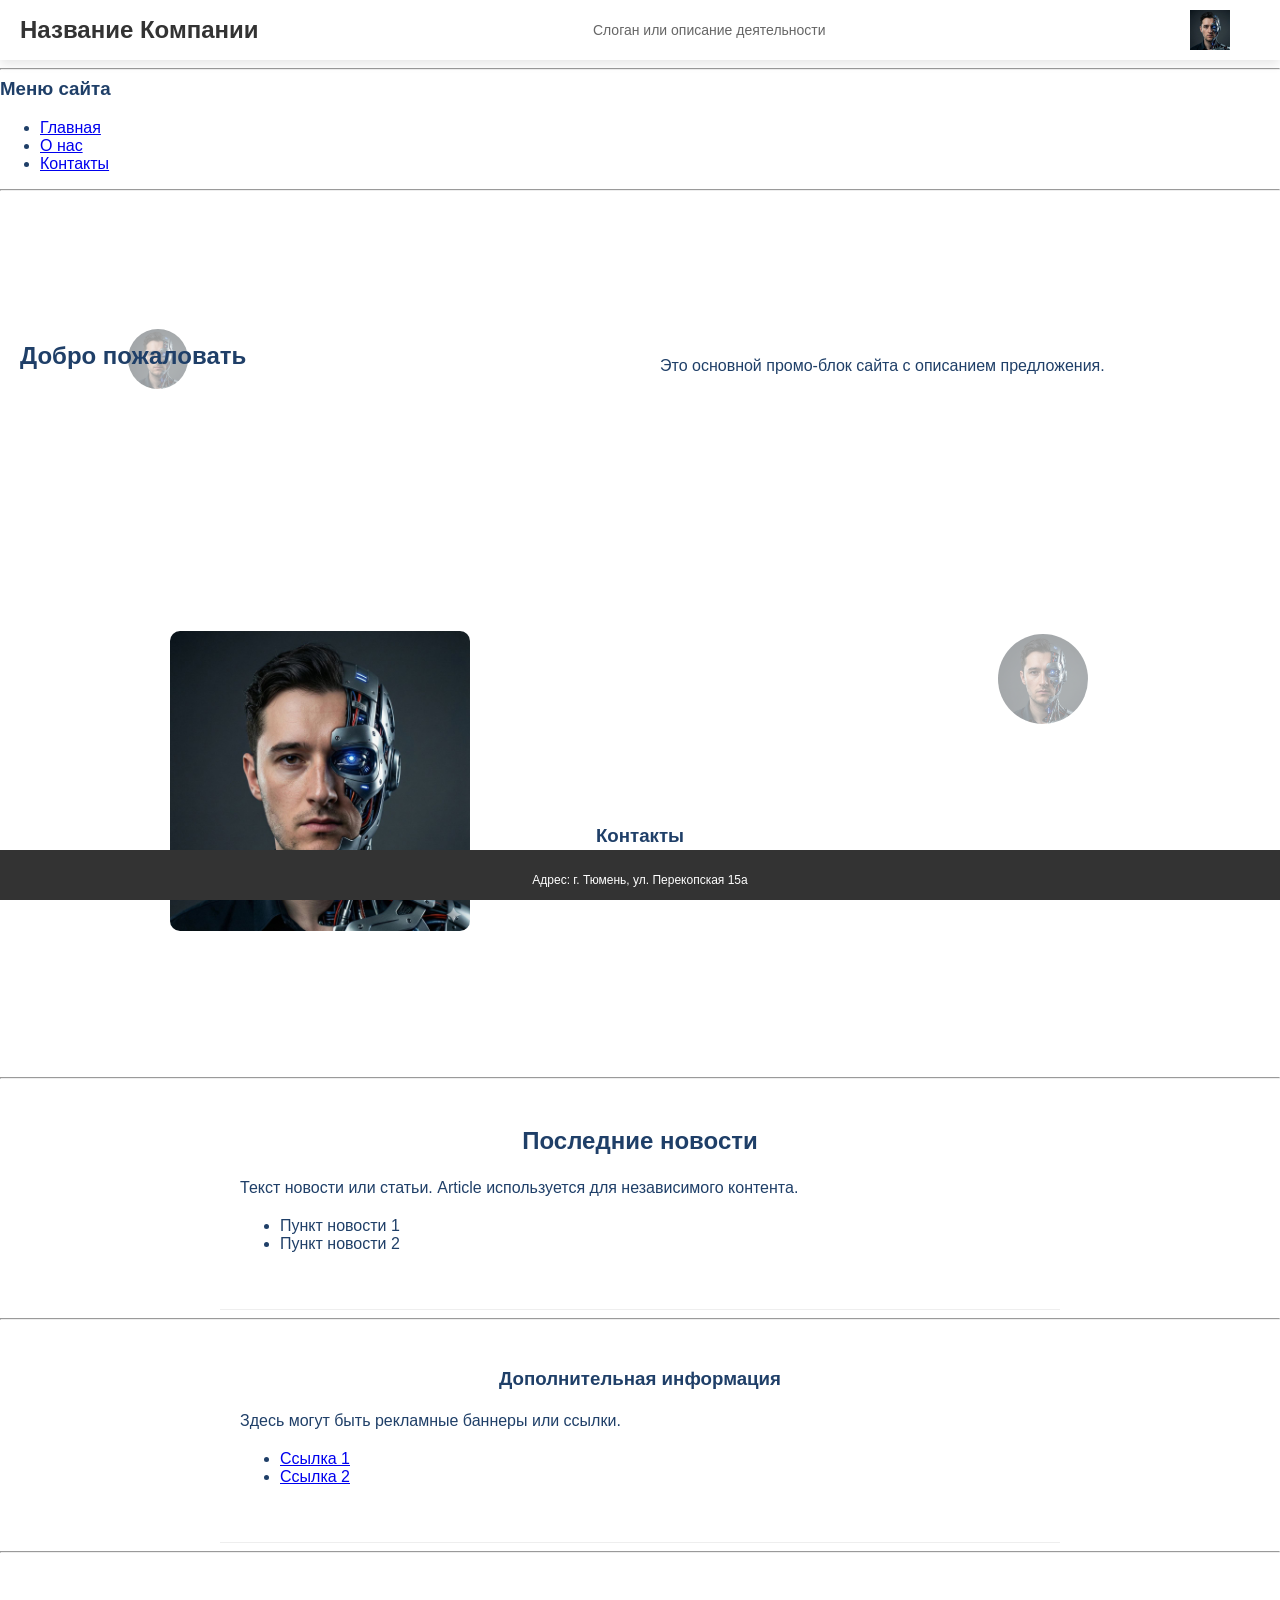
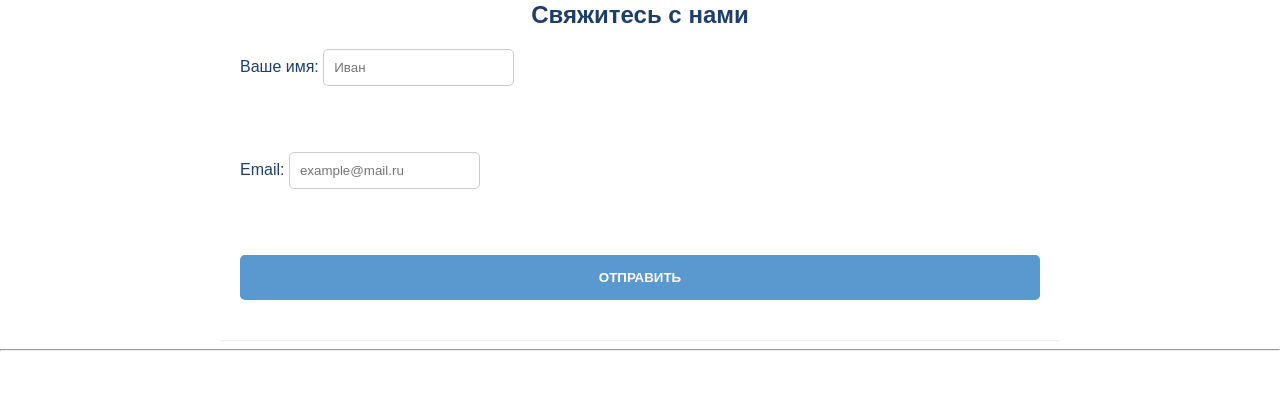
==== index.html @ e64d19bb "Lesson 6: SCSS migration and background animation" ====
<!DOCTYPE html>
<html lang="ru">
<head>
    <meta charset="UTF-8">
    <title>Семантическая разметка блоков</title>
    <link rel="stylesheet" href="src/assets/styles/style.css">
</head>
<body>

    <header class="site-header">
        <h1>Название Компании</h1>
        <p>Слоган или описание деятельности</p>
        <img src="src/assets/img/photo_2025-12-11_08-32-43.jpg" alt="Логотип" width="100">
    </header>

    <hr> <nav class="main-navigation">
        <h3>Меню сайта</h3>
        <ul>
            <li><a href="#">Главная</a></li>
            <li><a href="#">О нас</a></li>
            <li><a href="#">Контакты</a></li>
        </ul>
    </nav>

    <hr>

    <main>
        <section class="promo-section">
            <div class="animated-bg">
                <img src="src/assets/img/photo_2025-12-11_08-32-43.jpg" class="floating-item item-1" alt="">
                <img src="src/assets/img/photo_2025-12-11_08-32-43.jpg" class="floating-item item-2" alt="">
                <img src="src/assets/img/photo_2025-12-11_08-32-43.jpg" class="floating-item item-3" alt="">
             </div>
            <h2>Добро пожаловать</h2>
            <p>Это основной промо-блок сайта с описанием предложения.</p>
            <img src="src/assets/img/photo_2025-12-11_08-32-43.jpg" alt="Промо изображение" width="300">
        </section>

        <hr>

        <article class="news-article">
            <h2>Последние новости</h2>
            <p>Текст новости или статьи. Article используется для независимого контента.</p>
            <ul>
                <li>Пункт новости 1</li>
                <li>Пункт новости 2</li>
            </ul>
        </article>

        <hr>

        <aside class="sidebar-info">
            <h3>Дополнительная информация</h3>
            <p>Здесь могут быть рекламные баннеры или ссылки.</p>
            <ul>
                <li><a href="#">Ссылка 1</a></li>
                <li><a href="#">Ссылка 2</a></li>
            </ul>
        </aside>

        <hr>

        <section class="feedback-form-section">
            <h2>Свяжитесь с нами</h2>
            <form action="#">
                <label>Ваше имя: <input type="text" placeholder="Иван"></label><br><br>
                <label>Email: <input type="email" placeholder="example@mail.ru"></label><br><br>
                <button type="submit">Отправить</button>
            </form>
        </section>
    </main>

    <hr>

    <footer class="site-footer">
        <h3>Контакты</h3>
        <p>Адрес: г. Тюмень, ул. Перекопская 15а</p>
        <p>&copy; 2025 Все права защищены</p>
    </footer>

</body>
</html>
---- src/assets/styles/style.css ----
@charset "UTF-8";
@import "fonts.css";
/* ПЕРЕМЕННЫЕ SCSS (Часть Лабы 6 - используем возможности SCSS)      */
/* ОБЩИЕ СТИЛИ (Лаба 1-3) */
body {
  min-height: 100vh;
  margin: 0;
  /* Отступы для фиксированных шапки и футера (Лаба 4) */
  padding-top: 60px;
  padding-bottom: 50px;
  font-family: sans-serif;
  color: #1F3F68;
}

p {
  font-size: 16px;
  line-height: 26px;
  color: #1F3F68;
}

h1, h2, h3 {
  color: #1F3F68;
  margin-top: 0;
}

/* HEADER / ШАПКА (Лаба 4-закрепление, Лаба 6-SCSS вложенность)  */
.site-header {
  position: fixed; /* Лаба 4: Закрепление */
  top: 0;
  left: 0;
  width: 100%;
  height: 60px;
  background-color: #ffffff;
  z-index: 1000;
  box-shadow: 0 4px 10px rgba(0, 0, 0, 0.1);
  display: flex;
  justify-content: space-between;
  align-items: center;
  padding: 0 20px;
  box-sizing: border-box;
  /* Вложенность SCSS */
  /* Лаба 5: Адаптивность шапки */
}
.site-header h1 {
  font-size: 24px;
  color: #333;
  margin: 0;
}
.site-header p {
  font-size: 14px;
  color: #666;
  margin: 0;
}
.site-header img {
  height: 40px;
  -o-object-fit: contain;
     object-fit: contain;
}
@media (max-width: 480px) {
  .site-header {
    flex-direction: column;
    height: auto;
    padding: 10px;
    /* Скрываем описание на телефоне */
  }
  .site-header h1 {
    font-size: 18px;
  }
  .site-header p {
    display: none;
  }
}

/* FOOTER / ПОДВАЛ (Лаба 4 - закрепление)  */
.site-footer {
  position: fixed; /* Лаба 4: Закрепление */
  bottom: 0;
  left: 0;
  width: 100%;
  height: 50px;
  background-color: #333;
  color: #ffffff;
  display: flex;
  justify-content: center;
  align-items: center;
  flex-direction: column;
  z-index: 1000;
}
.site-footer p {
  color: #ffffff;
  font-size: 12px;
  margin: 2px 0;
}

/* ПЕРВЫЙ ЭКРАН (Лаба 4-Grid, Лаба 5-Адаптив, Лаба 6-Анимация) */
.promo-section {
  position: relative;
  overflow: hidden; /* Чтобы анимация не вылезала */
  padding: 40px 20px;
  min-height: calc(100vh - 110px);
  /* Лаба 4: Grid сетка (2 колонки) */
  display: grid;
  grid-template-columns: 1fr 1fr;
  gap: 40px;
  align-items: center;
  /* ЛАБА 6. АНИМАЦИЯ ФОНА (Начало) */
  /*ЛАБА 6. АНИМАЦИЯ ФОНА (Конец) */
  /* Контент внутри секции */
  /* Картинка справа */
  /* ЛАБА 5. АДАПТИВНОСТЬ ПЕРВОГО ЭКРАНА  */
}
.promo-section .animated-bg {
  position: absolute;
  top: 0;
  left: 0;
  width: 100%;
  height: 100%;
  z-index: -1; /* На задний план */
  pointer-events: none;
}
.promo-section .animated-bg .floating-item {
  position: absolute;
  opacity: 0.4;
  border-radius: 50%;
  -o-object-fit: cover;
     object-fit: cover;
}
.promo-section .animated-bg .floating-item.item-1 {
  width: 60px;
  height: 60px;
  top: 15%;
  left: 10%;
  animation: floatUp 5s infinite ease-in-out;
}
.promo-section .animated-bg .floating-item.item-2 {
  width: 90px;
  height: 90px;
  top: 50%;
  right: 15%;
  animation: floatDown 7s infinite ease-in-out;
}
.promo-section .animated-bg .floating-item.item-3 {
  width: 40px;
  height: 40px;
  bottom: 20%;
  left: 30%;
  animation: floatUp 4s infinite ease-in-out;
}
.promo-section h2, .promo-section p, .promo-section img:not(.floating-item) {
  position: relative;
  z-index: 2;
}
.promo-section img:not(.floating-item) {
  max-width: 100%;
  border-radius: 10px;
  justify-self: center;
}
@media (max-width: 768px) {
  .promo-section {
    grid-template-columns: 1fr; /* Одна колонка на планшетах */
    text-align: center;
    gap: 20px;
    /* Меняем порядок: картинка сверху */
  }
  .promo-section img:not(.floating-item) {
    order: -1;
    width: 200px;
  }
}

/* ОСТАЛЬНЫЕ БЛОКИ (Лаба 3  Семантика) */
.news-article, .sidebar-info, .feedback-form-section {
  padding: 40px 20px;
  max-width: 800px;
  margin: 0 auto;
  border-bottom: 1px solid #eee;
}
.news-article h2, .news-article h3, .sidebar-info h2, .sidebar-info h3, .feedback-form-section h2, .feedback-form-section h3 {
  text-align: center;
}

/* Форма */
.feedback-form-section form {
  display: flex;
  flex-direction: column;
  gap: 15px;
}
.feedback-form-section form input {
  padding: 10px;
  border: 1px solid #ccc;
  border-radius: 5px;
}
.feedback-form-section form button {
  background-color: #5A98D0;
  color: #ffffff;
  padding: 15px;
  border: none;
  border-radius: 5px;
  cursor: pointer;
  text-transform: uppercase;
  font-weight: bold;
}
.feedback-form-section form button:hover {
  opacity: 0.9;
}

/* KEYFRAMES / АНИМАЦИЯ Лаба 6  */
@keyframes floatUp {
  0% {
    transform: translateY(0px) rotate(0deg);
  }
  50% {
    transform: translateY(-30px) rotate(10deg);
  }
  100% {
    transform: translateY(0px) rotate(0deg);
  }
}
@keyframes floatDown {
  0% {
    transform: translateY(0px) rotate(0deg);
  }
  50% {
    transform: translateY(30px) rotate(-10deg);
  }
  100% {
    transform: translateY(0px) rotate(0deg);
  }
}/*# sourceMappingURL=style.css.map */
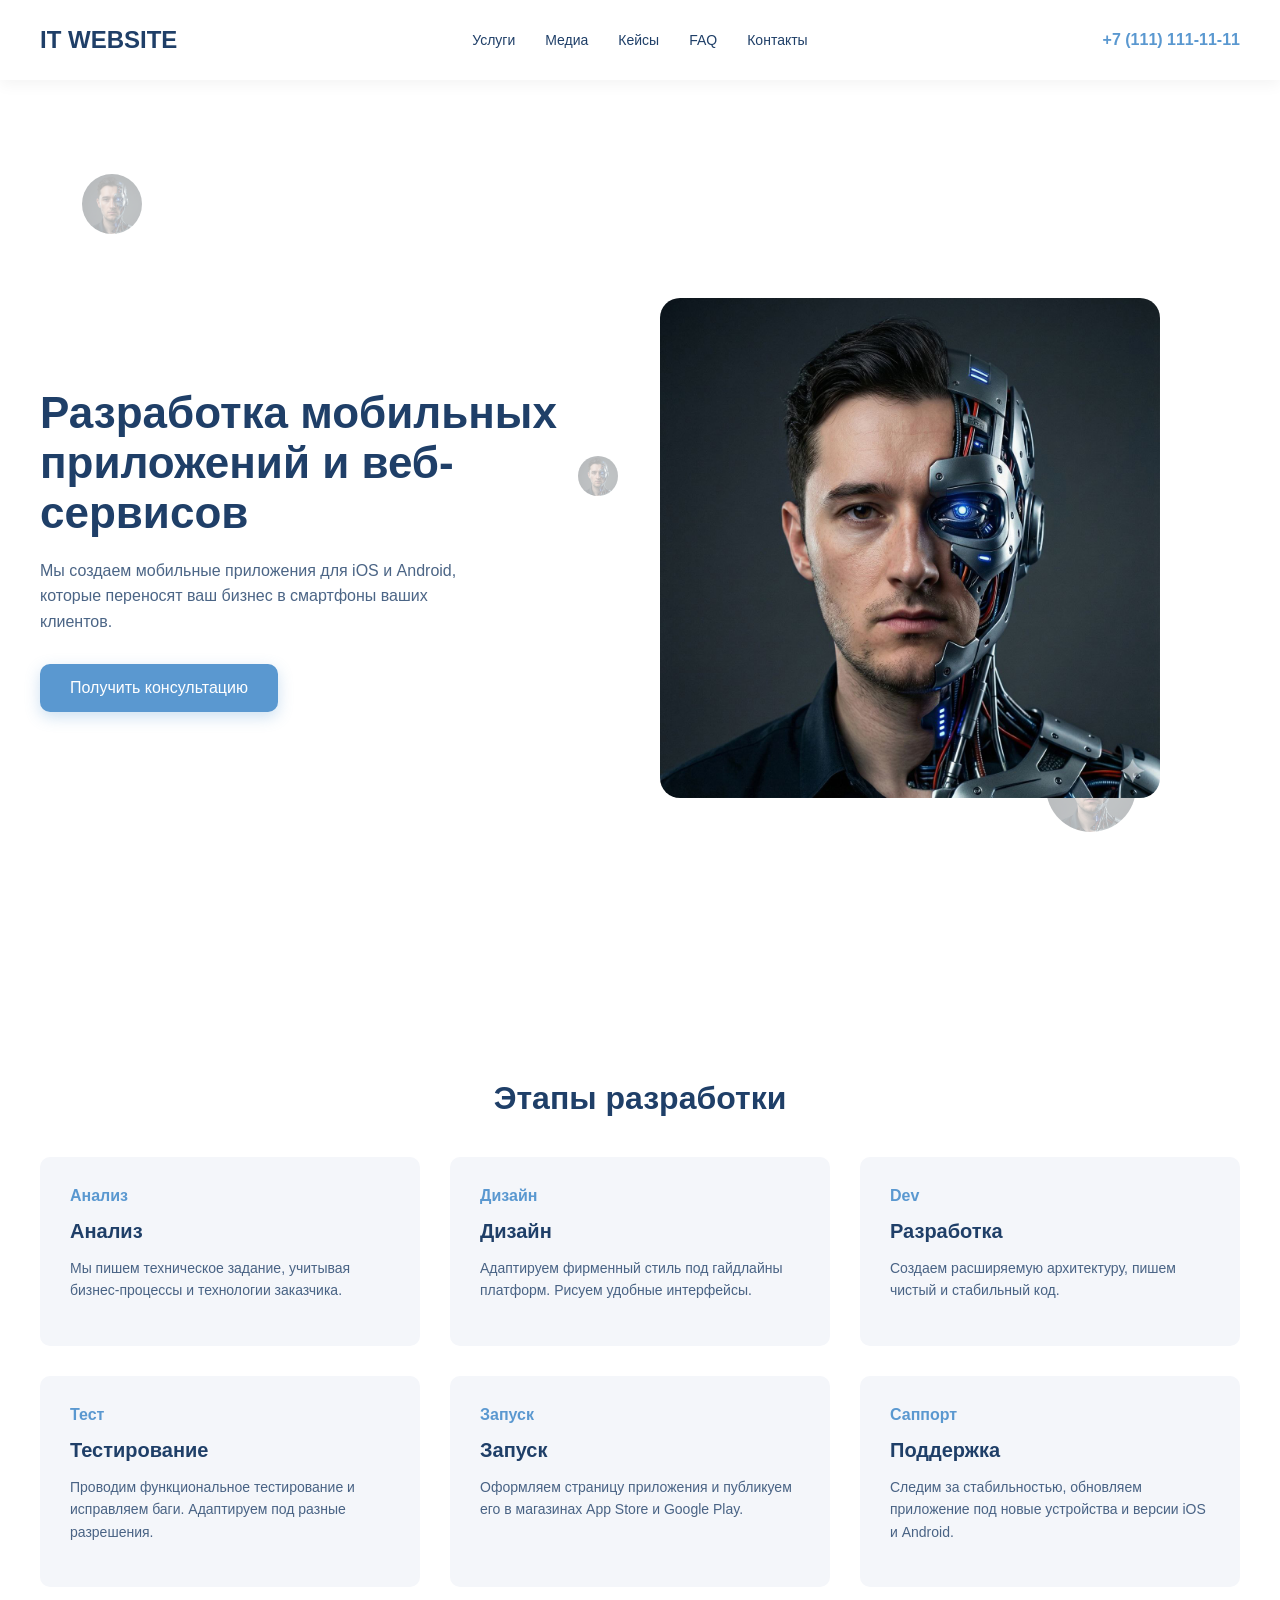
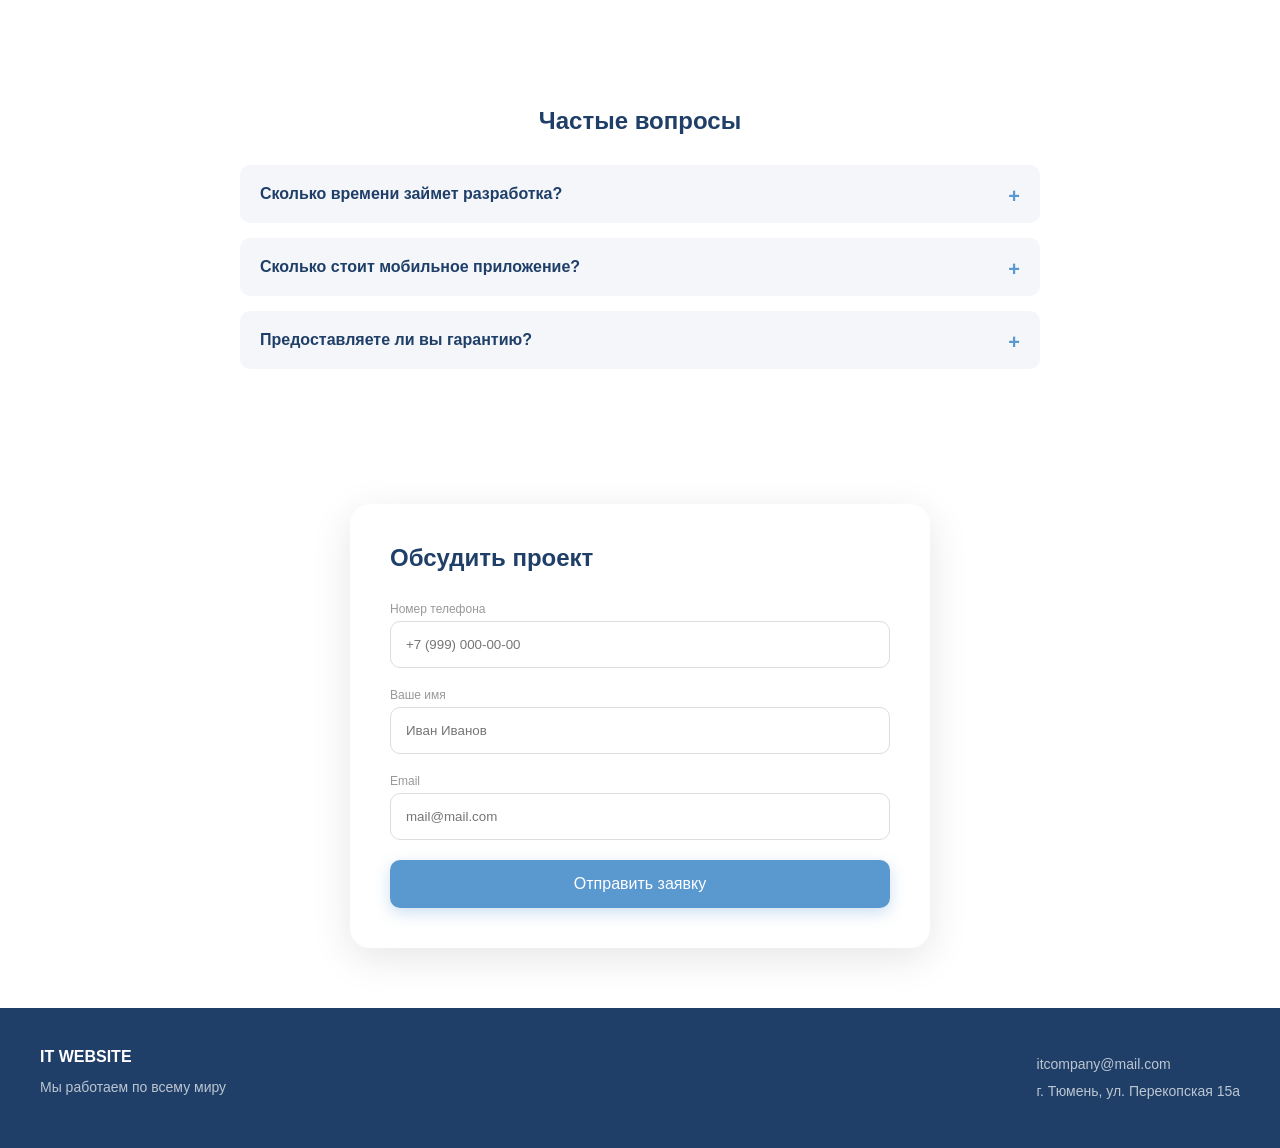
==== commit 05fd9d2a: "Lesson 7: Finished" ====
--- a/index.html
+++ b/index.html
@@ -2,80 +2,138 @@
 <html lang="ru">
 <head>
     <meta charset="UTF-8">
-    <title>Семантическая разметка блоков</title>
+    <meta name="viewport" content="width=device-width, initial-scale=1.0">
+    <title>IT Website - Лабораторная 7</title>
     <link rel="stylesheet" href="src/assets/styles/style.css">
 </head>
 <body>
 
     <header class="site-header">
-        <h1>Название Компании</h1>
-        <p>Слоган или описание деятельности</p>
-        <img src="src/assets/img/photo_2025-12-11_08-32-43.jpg" alt="Логотип" width="100">
+        <div class="header-container">
+            <div class="logo">IT WEBSITE</div>
+            
+            <nav class="main-nav">
+                <ul>
+                    <li><a href="#">Услуги</a></li>
+                    <li><a href="#">Медиа</a></li>
+                    <li><a href="#">Кейсы</a></li>
+                    <li><a href="#">FAQ</a></li>
+                    <li><a href="#">Контакты</a></li>
+                </ul>
+            </nav>
+
+            <div class="header-contacts">
+                <a href="tel:+71111111111" class="phone">+7 (111) 111-11-11</a>
+            </div>
+        </div>
     </header>
 
-    <hr> <nav class="main-navigation">
-        <h3>Меню сайта</h3>
-        <ul>
-            <li><a href="#">Главная</a></li>
-            <li><a href="#">О нас</a></li>
-            <li><a href="#">Контакты</a></li>
-        </ul>
-    </nav>
-
-    <hr>
-
     <main>
-        <section class="promo-section">
+        <section class="hero-section">
             <div class="animated-bg">
                 <img src="src/assets/img/photo_2025-12-11_08-32-43.jpg" class="floating-item item-1" alt="">
                 <img src="src/assets/img/photo_2025-12-11_08-32-43.jpg" class="floating-item item-2" alt="">
                 <img src="src/assets/img/photo_2025-12-11_08-32-43.jpg" class="floating-item item-3" alt="">
-             </div>
-            <h2>Добро пожаловать</h2>
-            <p>Это основной промо-блок сайта с описанием предложения.</p>
-            <img src="src/assets/img/photo_2025-12-11_08-32-43.jpg" alt="Промо изображение" width="300">
+            </div>
+
+            <div class="hero-content">
+                <h1>Разработка мобильных приложений и веб-сервисов</h1>
+                <p>Мы создаем мобильные приложения для iOS и Android, которые переносят ваш бизнес в смартфоны ваших клиентов.</p>
+                <button class="btn-primary">Получить консультацию</button>
+            </div>
+
+            <div class="hero-image">
+                 <img src="src/assets/img/photo_2025-12-11_08-32-43.jpg" alt="Мобильная разработка">
+            </div>
         </section>
 
-        <hr>
+        <section class="stages-section">
+            <h2>Этапы разработки</h2>
+            <div class="stages-grid">
+                <article class="stage-card">
+                    <div class="icon">Анализ</div> 
+                    <h3>Анализ</h3>
+                    <p>Мы пишем техническое задание, учитывая бизнес-процессы и технологии заказчика.</p>
+                </article>
+                <article class="stage-card">
+                    <div class="icon">Дизайн</div>
+                    <h3>Дизайн</h3>
+                    <p>Адаптируем фирменный стиль под гайдлайны платформ. Рисуем удобные интерфейсы.</p>
+                </article>
+                <article class="stage-card">
+                    <div class="icon">Dev</div>
+                    <h3>Разработка</h3>
+                    <p>Создаем расширяемую архитектуру, пишем чистый и стабильный код.</p>
+                </article>
+                <article class="stage-card">
+                    <div class="icon">Тест</div>
+                    <h3>Тестирование</h3>
+                    <p>Проводим функциональное тестирование и исправляем баги. Адаптируем под разные разрешения.</p>
+                </article>
+                <article class="stage-card">
+                    <div class="icon">Запуск</div>
+                    <h3>Запуск</h3>
+                    <p>Оформляем страницу приложения и публикуем его в магазинах App Store и Google Play.</p>
+                </article>
+                <article class="stage-card">
+                    <div class="icon">Саппорт</div>
+                    <h3>Поддержка</h3>
+                    <p>Следим за стабильностью, обновляем приложение под новые устройства и версии iOS и Android.</p>
+                </article>
+            </div>
+        </section>
 
-        <article class="news-article">
-            <h2>Последние новости</h2>
-            <p>Текст новости или статьи. Article используется для независимого контента.</p>
-            <ul>
-                <li>Пункт новости 1</li>
-                <li>Пункт новости 2</li>
-            </ul>
-        </article>
+        <section class="faq-section">
+            <h2>Частые вопросы</h2>
+            <div class="faq-list">
+                <details>
+                    <summary>Сколько времени займет разработка?</summary>
+                    <p>Сроки зависят от требований. Средние проекты занимают до 3 месяцев.</p>
+                </details>
+                <details>
+                    <summary>Сколько стоит мобильное приложение?</summary>
+                    <p>Стоимость зависит от сложности функционала. Напишите нам для оценки.</p>
+                </details>
+                <details>
+                    <summary>Предоставляете ли вы гарантию?</summary>
+                    <p>Да, мы обеспечиваем техническую поддержку и гарантируем качество кода.</p>
+                </details>
+            </div>
+        </section>
 
-        <hr>
-
-        <aside class="sidebar-info">
-            <h3>Дополнительная информация</h3>
-            <p>Здесь могут быть рекламные баннеры или ссылки.</p>
-            <ul>
-                <li><a href="#">Ссылка 1</a></li>
-                <li><a href="#">Ссылка 2</a></li>
-            </ul>
-        </aside>
-
-        <hr>
-
-        <section class="feedback-form-section">
-            <h2>Свяжитесь с нами</h2>
-            <form action="#">
-                <label>Ваше имя: <input type="text" placeholder="Иван"></label><br><br>
-                <label>Email: <input type="email" placeholder="example@mail.ru"></label><br><br>
-                <button type="submit">Отправить</button>
-            </form>
+        <section class="form-section">
+            <div class="form-container">
+                <h2>Обсудить проект</h2>
+                <form action="#">
+                    <div class="input-group">
+                        <label>Номер телефона</label>
+                        <input type="tel" placeholder="+7 (999) 000-00-00">
+                    </div>
+                    <div class="input-group">
+                        <label>Ваше имя</label>
+                        <input type="text" placeholder="Иван Иванов">
+                    </div>
+                    <div class="input-group">
+                        <label>Email</label>
+                        <input type="email" placeholder="mail@mail.com">
+                    </div>
+                    <button type="submit" class="btn-primary">Отправить заявку</button>
+                </form>
+            </div>
         </section>
     </main>
 
-    <hr>
-
     <footer class="site-footer">
-        <h3>Контакты</h3>
-        <p>Адрес: г. Тюмень, ул. Перекопская 15а</p>
-        <p>&copy; 2025 Все права защищены</p>
+        <div class="footer-content">
+            <div class="footer-col">
+                <h4>IT WEBSITE</h4>
+                <p>Мы работаем по всему миру</p>
+            </div>
+            <div class="footer-col">
+                <p>itcompany@mail.com</p>
+                <p>г. Тюмень, ул. Перекопская 15а</p>
+            </div>
+        </div>
     </footer>
 
 </body>
--- a/src/assets/styles/style.css
+++ b/src/assets/styles/style.css
@@ -1,229 +1,370 @@
 @charset "UTF-8";
 @import "fonts.css";
-/* ПЕРЕМЕННЫЕ SCSS (Часть Лабы 6 - используем возможности SCSS)      */
-/* ОБЩИЕ СТИЛИ (Лаба 1-3) */
+/* ПЕРЕМЕННЫЕ */
+/* Темно-синий текст */
+/* Голубой (кнопки, ссылки) */
+/* Светлый фон секций */
+/* ОБЩИЕ СТИЛИ */
 body {
-  min-height: 100vh;
   margin: 0;
-  /* Отступы для фиксированных шапки и футера (Лаба 4) */
-  padding-top: 60px;
-  padding-bottom: 50px;
+  padding-top: 80px; /* Отступ под шапку */
   font-family: sans-serif;
   color: #1F3F68;
+  background-color: #ffffff;
+}
+
+h1, h2, h3 {
+  margin-top: 0;
 }
 
 p {
+  line-height: 1.6;
+  opacity: 0.8;
+}
+
+a {
+  text-decoration: none;
+  color: inherit;
+}
+
+ul {
+  list-style: none;
+  padding: 0;
+  margin: 0;
+}
+
+.btn-primary {
+  background-color: #5A98D0;
+  color: #ffffff;
+  border: none;
+  padding: 15px 30px;
+  border-radius: 10px;
+  cursor: pointer;
   font-size: 16px;
-  line-height: 26px;
-  color: #1F3F68;
-}
-
-h1, h2, h3 {
-  color: #1F3F68;
-  margin-top: 0;
-}
-
-/* HEADER / ШАПКА (Лаба 4-закрепление, Лаба 6-SCSS вложенность)  */
+  box-shadow: 0 5px 15px rgba(90, 152, 208, 0.3);
+}
+.btn-primary:hover {
+  opacity: 0.9;
+}
+
+/* HEADER ШАПКА */
 .site-header {
-  position: fixed; /* Лаба 4: Закрепление */
+  position: fixed;
   top: 0;
   left: 0;
   width: 100%;
-  height: 60px;
-  background-color: #ffffff;
+  height: 80px;
+  background: #ffffff;
+  box-shadow: 0 4px 15px rgba(0, 0, 0, 0.05);
   z-index: 1000;
-  box-shadow: 0 4px 10px rgba(0, 0, 0, 0.1);
+  display: flex;
+  align-items: center;
+  /* Адаптив шапки */
+}
+.site-header .header-container {
+  width: 100%;
+  max-width: 1200px;
+  margin: 0 auto;
+  padding: 0 20px;
   display: flex;
   justify-content: space-between;
   align-items: center;
-  padding: 0 20px;
-  box-sizing: border-box;
-  /* Вложенность SCSS */
-  /* Лаба 5: Адаптивность шапки */
-}
-.site-header h1 {
+}
+.site-header .header-container .logo {
+  font-weight: bold;
   font-size: 24px;
-  color: #333;
-  margin: 0;
-}
-.site-header p {
+  color: #1F3F68;
+}
+.site-header .header-container .main-nav ul {
+  display: flex;
+  gap: 30px;
+}
+.site-header .header-container .main-nav ul li a {
   font-size: 14px;
-  color: #666;
-  margin: 0;
-}
-.site-header img {
-  height: 40px;
-  -o-object-fit: contain;
-     object-fit: contain;
-}
-@media (max-width: 480px) {
-  .site-header {
-    flex-direction: column;
-    height: auto;
-    padding: 10px;
-    /* Скрываем описание на телефоне */
-  }
-  .site-header h1 {
-    font-size: 18px;
-  }
-  .site-header p {
+}
+.site-header .header-container .main-nav ul li a:hover {
+  color: #5A98D0;
+}
+.site-header .header-container .header-contacts .phone {
+  color: #5A98D0;
+  font-weight: bold;
+}
+@media (max-width: 768px) {
+  .site-header { /* Скрываем меню на планшете */ }
+  .site-header .main-nav {
     display: none;
   }
 }
 
-/* FOOTER / ПОДВАЛ (Лаба 4 - закрепление)  */
-.site-footer {
-  position: fixed; /* Лаба 4: Закрепление */
-  bottom: 0;
-  left: 0;
-  width: 100%;
-  height: 50px;
-  background-color: #333;
-  color: #ffffff;
-  display: flex;
-  justify-content: center;
+/*  HERO SECTION ПЕРВЫЙ ЭКРАН */
+.hero-section {
+  position: relative;
+  overflow: hidden;
+  max-width: 1200px;
+  margin: 0 auto;
+  padding: 60px 20px;
+  min-height: calc(100vh - 80px);
+  display: grid;
+  grid-template-columns: 1fr 1fr; /* 2 колонки Текст | Картинка */
   align-items: center;
-  flex-direction: column;
-  z-index: 1000;
-}
-.site-footer p {
-  color: #ffffff;
-  font-size: 12px;
-  margin: 2px 0;
-}
-
-/* ПЕРВЫЙ ЭКРАН (Лаба 4-Grid, Лаба 5-Адаптив, Лаба 6-Анимация) */
-.promo-section {
-  position: relative;
-  overflow: hidden; /* Чтобы анимация не вылезала */
-  padding: 40px 20px;
-  min-height: calc(100vh - 110px);
-  /* Лаба 4: Grid сетка (2 колонки) */
-  display: grid;
-  grid-template-columns: 1fr 1fr;
   gap: 40px;
-  align-items: center;
-  /* ЛАБА 6. АНИМАЦИЯ ФОНА (Начало) */
-  /*ЛАБА 6. АНИМАЦИЯ ФОНА (Конец) */
-  /* Контент внутри секции */
-  /* Картинка справа */
-  /* ЛАБА 5. АДАПТИВНОСТЬ ПЕРВОГО ЭКРАНА  */
-}
-.promo-section .animated-bg {
+  /* Анимация фона (из лабы 6) */
+  /* АДАПТИВ HERO */
+}
+.hero-section .animated-bg {
   position: absolute;
   top: 0;
   left: 0;
   width: 100%;
   height: 100%;
-  z-index: -1; /* На задний план */
+  z-index: -1;
   pointer-events: none;
 }
-.promo-section .animated-bg .floating-item {
+.hero-section .animated-bg .floating-item {
   position: absolute;
-  opacity: 0.4;
+  opacity: 0.3;
   border-radius: 50%;
   -o-object-fit: cover;
      object-fit: cover;
 }
-.promo-section .animated-bg .floating-item.item-1 {
+.hero-section .animated-bg .item-1 {
   width: 60px;
   height: 60px;
-  top: 15%;
-  left: 10%;
-  animation: floatUp 5s infinite ease-in-out;
-}
-.promo-section .animated-bg .floating-item.item-2 {
+  top: 10%;
+  left: 5%;
+  animation: floatUp 5s infinite;
+}
+.hero-section .animated-bg .item-2 {
   width: 90px;
   height: 90px;
-  top: 50%;
-  right: 15%;
-  animation: floatDown 7s infinite ease-in-out;
-}
-.promo-section .animated-bg .floating-item.item-3 {
+  bottom: 20%;
+  right: 10%;
+  animation: floatDown 7s infinite;
+}
+.hero-section .animated-bg .item-3 {
   width: 40px;
   height: 40px;
-  bottom: 20%;
-  left: 30%;
-  animation: floatUp 4s infinite ease-in-out;
-}
-.promo-section h2, .promo-section p, .promo-section img:not(.floating-item) {
+  top: 40%;
+  left: 45%;
+  animation: floatUp 4s infinite;
+}
+.hero-section .hero-content h1 {
+  font-size: 44px;
+  margin-bottom: 20px;
+}
+.hero-section .hero-content p {
+  margin-bottom: 30px;
+  max-width: 450px;
+}
+.hero-section .hero-image img {
+  width: 100%;
+  max-width: 500px;
+  border-radius: 20px;
+}
+@media (max-width: 768px) {
+  .hero-section {
+    grid-template-columns: 1fr; /* Одна колонка */
+    text-align: center;
+  }
+  .hero-section .hero-content {
+    order: 1; /* Текст СВЕРХУ */
+  }
+  .hero-section .hero-content h1 {
+    font-size: 32px;
+  }
+  .hero-section .hero-content p {
+    margin: 0 auto 30px auto;
+  }
+  .hero-section .hero-image {
+    order: 2; /* Картинка СНИЗУ */
+    margin-top: 20px;
+  }
+}
+
+/*STAGES SECTION ЭТАПЫ  GRID */
+.stages-section {
+  padding: 60px 20px;
+  max-width: 1200px;
+  margin: 0 auto;
+  text-align: center;
+  /* АДАПТИВ GRID */
+}
+.stages-section h2 {
+  margin-bottom: 40px;
+  font-size: 32px;
+}
+.stages-section .stages-grid {
+  display: grid;
+  /* ПК 3 колонки */
+  grid-template-columns: repeat(3, 1fr);
+  gap: 30px;
+}
+.stages-section .stages-grid .stage-card {
+  background: #F4F6FA;
+  padding: 30px;
+  border-radius: 10px;
+  text-align: left;
+  transition: transform 0.3s;
+}
+.stages-section .stages-grid .stage-card:hover {
+  transform: translateY(-5px);
+}
+.stages-section .stages-grid .stage-card .icon {
+  font-weight: bold;
+  color: #5A98D0;
+  margin-bottom: 15px;
+}
+.stages-section .stages-grid .stage-card h3 {
+  font-size: 20px;
+  margin-bottom: 10px;
+}
+.stages-section .stages-grid .stage-card p {
+  font-size: 14px;
+}
+@media (max-width: 768px) {
+  .stages-section {
+    /* Планшет 2 колонки */
+  }
+  .stages-section .stages-grid {
+    grid-template-columns: repeat(2, 1fr);
+  }
+}
+@media (max-width: 425px) {
+  .stages-section {
+    /* Телефон 1 колонка */
+  }
+  .stages-section .stages-grid {
+    grid-template-columns: 1fr;
+  }
+}
+
+/* --- FAQ SECTION --- */
+.faq-section {
+  padding: 60px 20px;
+  max-width: 800px;
+  margin: 0 auto;
+}
+.faq-section h2 {
+  text-align: center;
+  margin-bottom: 30px;
+}
+.faq-section details {
+  background: #F4F6FA;
+  margin-bottom: 15px;
+  padding: 20px;
+  border-radius: 10px;
+}
+.faq-section details summary {
+  font-weight: bold;
+  cursor: pointer;
   position: relative;
-  z-index: 2;
-}
-.promo-section img:not(.floating-item) {
-  max-width: 100%;
+  list-style: none;
+}
+.faq-section details summary::after {
+  content: "+";
+  position: absolute;
+  right: 0;
+  color: #5A98D0;
+  font-size: 20px;
+  font-weight: bold;
+}
+.faq-section details[open] summary::after {
+  content: "-";
+}
+.faq-section details p {
+  margin-top: 10px;
+  font-size: 14px;
+}
+
+/*  FORM SECTION */
+.form-section {
+  background: url("../img/bg-form.jpg") no-repeat center/cover; /* Если есть фон */
+  padding: 60px 20px;
+}
+.form-section .form-container {
+  max-width: 500px;
+  margin: 0 auto;
+  background: #ffffff;
+  padding: 40px;
+  border-radius: 20px;
+  box-shadow: 0 10px 40px rgba(0, 0, 0, 0.1);
+}
+.form-section .form-container h2 {
+  margin-bottom: 30px;
+}
+.form-section .form-container .input-group {
+  margin-bottom: 20px;
+}
+.form-section .form-container .input-group label {
+  display: block;
+  margin-bottom: 5px;
+  font-size: 12px;
+  color: #999;
+}
+.form-section .form-container .input-group input {
+  width: 100%;
+  padding: 15px;
+  border: 1px solid #ddd;
   border-radius: 10px;
-  justify-self: center;
-}
-@media (max-width: 768px) {
-  .promo-section {
-    grid-template-columns: 1fr; /* Одна колонка на планшетах */
+  box-sizing: border-box;
+}
+.form-section .form-container .input-group input:focus {
+  border-color: #5A98D0;
+  outline: none;
+}
+.form-section .form-container button {
+  width: 100%;
+}
+
+/* FOOTER  */
+.site-footer {
+  background: #1F3F68;
+  color: #ffffff;
+  padding: 40px 20px;
+}
+.site-footer .footer-content {
+  max-width: 1200px;
+  margin: 0 auto;
+  display: flex;
+  justify-content: space-between;
+}
+.site-footer .footer-content h4 {
+  margin: 0 0 10px 0;
+  color: #ffffff;
+}
+.site-footer .footer-content p {
+  font-size: 14px;
+  opacity: 0.7;
+  margin: 5px 0;
+}
+@media (max-width: 425px) {
+  .site-footer .footer-content {
+    flex-direction: column;
+    gap: 20px;
     text-align: center;
-    gap: 20px;
-    /* Меняем порядок: картинка сверху */
-  }
-  .promo-section img:not(.floating-item) {
-    order: -1;
-    width: 200px;
-  }
-}
-
-/* ОСТАЛЬНЫЕ БЛОКИ (Лаба 3  Семантика) */
-.news-article, .sidebar-info, .feedback-form-section {
-  padding: 40px 20px;
-  max-width: 800px;
-  margin: 0 auto;
-  border-bottom: 1px solid #eee;
-}
-.news-article h2, .news-article h3, .sidebar-info h2, .sidebar-info h3, .feedback-form-section h2, .feedback-form-section h3 {
-  text-align: center;
-}
-
-/* Форма */
-.feedback-form-section form {
-  display: flex;
-  flex-direction: column;
-  gap: 15px;
-}
-.feedback-form-section form input {
-  padding: 10px;
-  border: 1px solid #ccc;
-  border-radius: 5px;
-}
-.feedback-form-section form button {
-  background-color: #5A98D0;
-  color: #ffffff;
-  padding: 15px;
-  border: none;
-  border-radius: 5px;
-  cursor: pointer;
-  text-transform: uppercase;
-  font-weight: bold;
-}
-.feedback-form-section form button:hover {
-  opacity: 0.9;
-}
-
-/* KEYFRAMES / АНИМАЦИЯ Лаба 6  */
+  }
+}
+
+/* Анимации */
 @keyframes floatUp {
   0% {
-    transform: translateY(0px) rotate(0deg);
+    transform: translateY(0);
   }
   50% {
-    transform: translateY(-30px) rotate(10deg);
+    transform: translateY(-20px);
   }
   100% {
-    transform: translateY(0px) rotate(0deg);
+    transform: translateY(0);
   }
 }
 @keyframes floatDown {
   0% {
-    transform: translateY(0px) rotate(0deg);
+    transform: translateY(0);
   }
   50% {
-    transform: translateY(30px) rotate(-10deg);
+    transform: translateY(20px);
   }
   100% {
-    transform: translateY(0px) rotate(0deg);
+    transform: translateY(0);
   }
 }/*# sourceMappingURL=style.css.map */
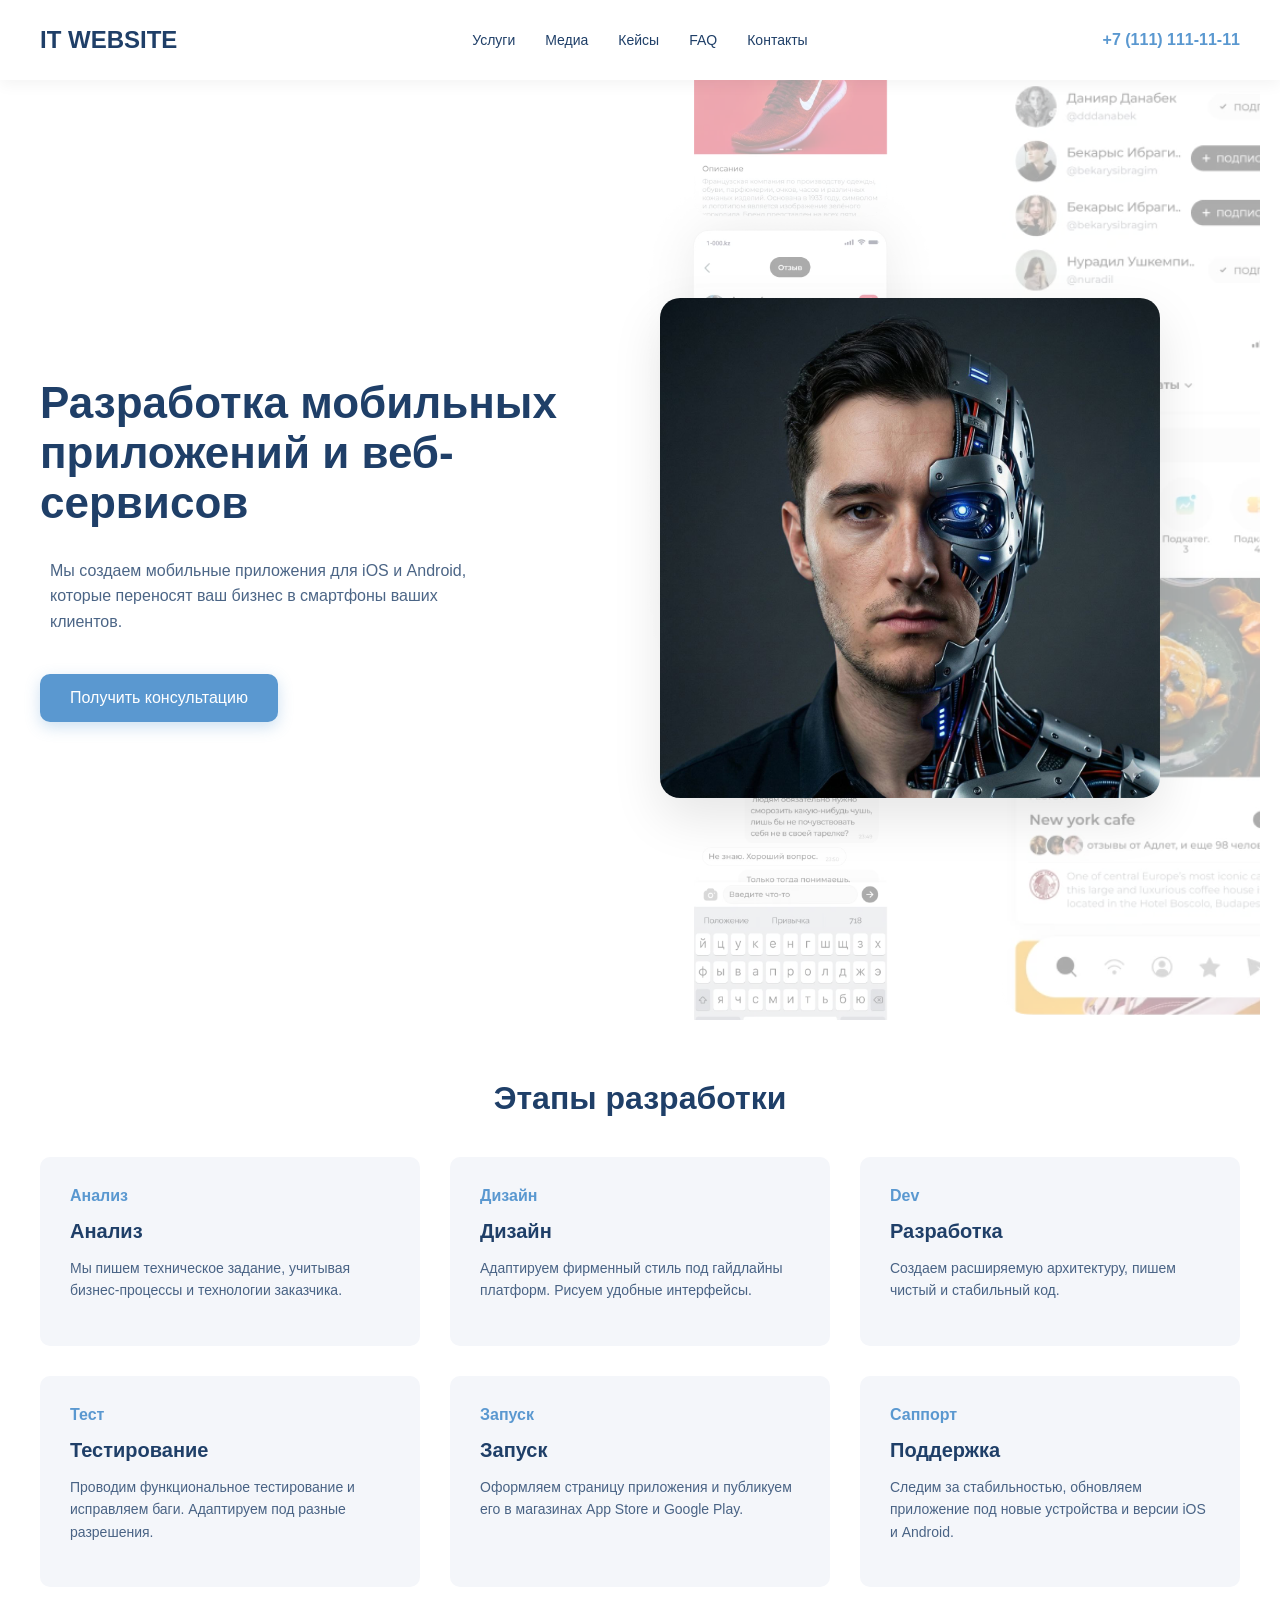
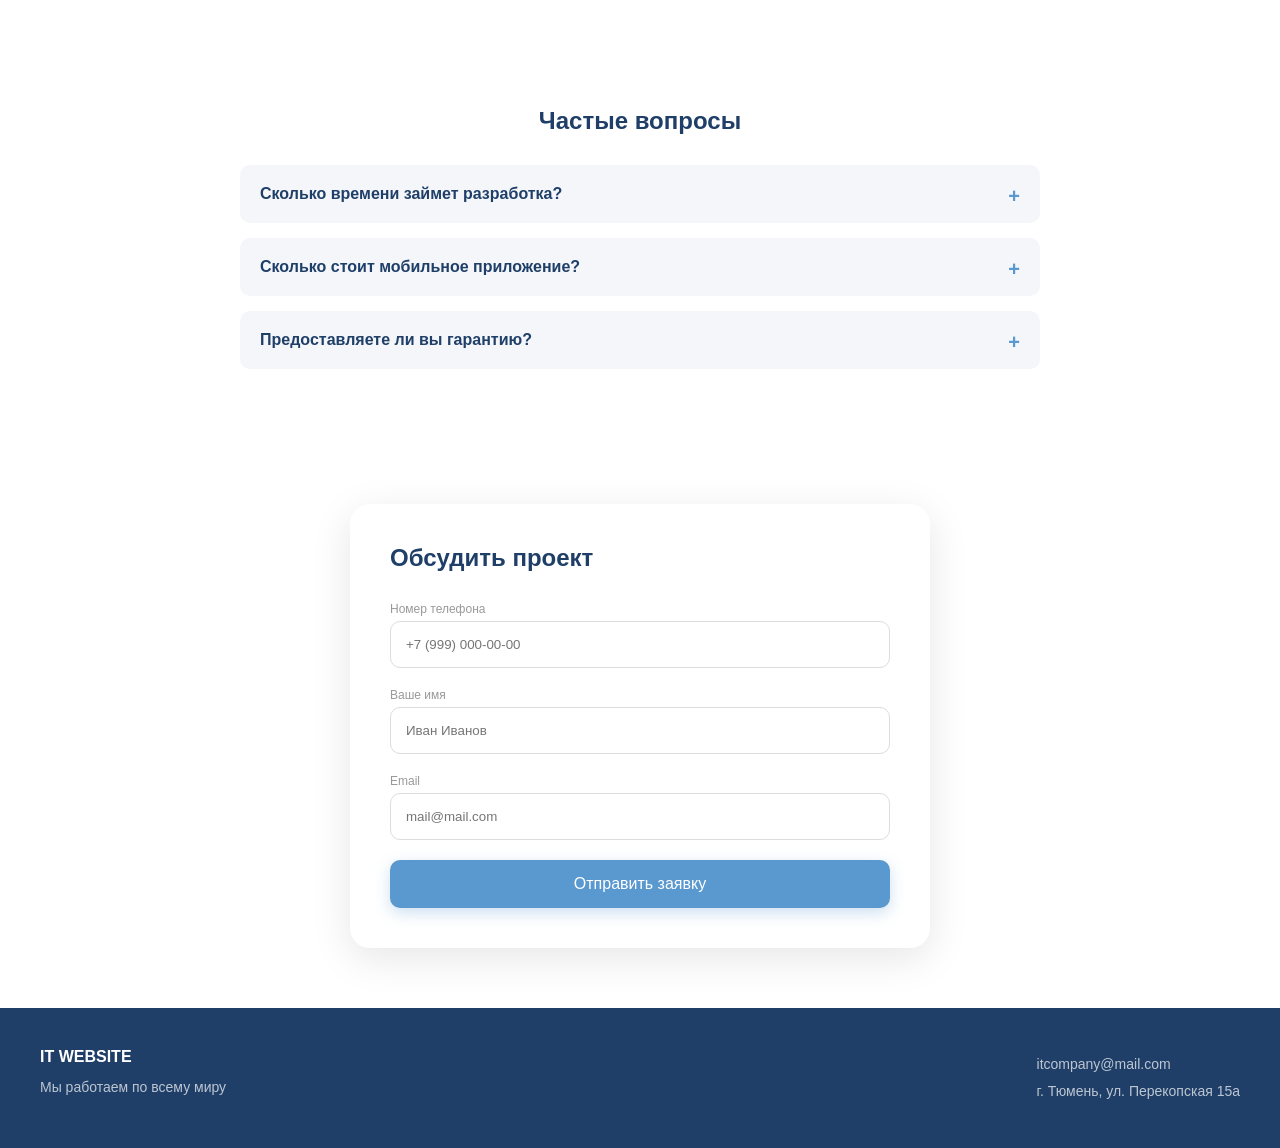
==== commit fbba1caa: "Finish Lab 7:  fixed" ====
--- a/index.html
+++ b/index.html
@@ -29,11 +29,11 @@
     </header>
 
     <main>
-        <section class="hero-section">
+      <section class="hero-section">
+            
             <div class="animated-bg">
-                <img src="src/assets/img/photo_2025-12-11_08-32-43.jpg" class="floating-item item-1" alt="">
-                <img src="src/assets/img/photo_2025-12-11_08-32-43.jpg" class="floating-item item-2" alt="">
-                <img src="src/assets/img/photo_2025-12-11_08-32-43.jpg" class="floating-item item-3" alt="">
+                <img src="src/assets/img/column-left.webp" class="bg-column col-left" alt="">
+                <img src="src/assets/img/column-right.webp" class="bg-column col-right" alt="">
             </div>
 
             <div class="hero-content">
--- a/src/assets/styles/style.css
+++ b/src/assets/styles/style.css
@@ -99,16 +99,16 @@
 /*  HERO SECTION ПЕРВЫЙ ЭКРАН */
 .hero-section {
   position: relative;
-  overflow: hidden;
+  overflow: hidden; /* Скрываем края колонок, которые выезжают */
   max-width: 1200px;
   margin: 0 auto;
   padding: 60px 20px;
   min-height: calc(100vh - 80px);
   display: grid;
-  grid-template-columns: 1fr 1fr; /* 2 колонки Текст | Картинка */
+  grid-template-columns: 1fr 1fr; /* 2 колонки: Текст | Картинка */
   align-items: center;
   gap: 40px;
-  /* Анимация фона (из лабы 6) */
+  /* СТИЛИ ДЛЯ АНИМАЦИИ ФОНА (Лаба 6) */
   /* АДАПТИВ HERO */
 }
 .hero-section .animated-bg {
@@ -119,34 +119,52 @@
   height: 100%;
   z-index: -1;
   pointer-events: none;
-}
-.hero-section .animated-bg .floating-item {
+  overflow: hidden; /* обрезаем все, что вылетает за пределы секции */
+}
+.hero-section .animated-bg .bg-column {
   position: absolute;
-  opacity: 0.3;
-  border-radius: 50%;
-  -o-object-fit: cover;
-     object-fit: cover;
-}
-.hero-section .animated-bg .item-1 {
-  width: 60px;
-  height: 60px;
-  top: 10%;
-  left: 5%;
-  animation: floatUp 5s infinite;
-}
-.hero-section .animated-bg .item-2 {
-  width: 90px;
-  height: 90px;
-  bottom: 20%;
-  right: 10%;
-  animation: floatDown 7s infinite;
-}
-.hero-section .animated-bg .item-3 {
-  width: 40px;
-  height: 40px;
-  top: 40%;
-  left: 45%;
-  animation: floatUp 4s infinite;
+  width: 320px; /* Сделаем колонки покрупнее для ПК */
+  -o-object-fit: contain;
+     object-fit: contain;
+  opacity: 0.35; /* Подоберем прозрачность, чтобы не мешали тексту */
+  /* АДАПТИВ ДЛЯ МОБИЛЬНЫХ*/
+  /* ПОЗИЦИЯ НА ПК В ПРАВОМ УГЛУ*/
+  /* "Левая" из двух колонок чуть ближе к центру */
+  /* "Правая" колонка (в самом углу) */
+}
+@media (max-width: 900px) {
+  .hero-section .animated-bg .bg-column {
+    width: 150px;
+    opacity: 0.2;
+  }
+  .hero-section .animated-bg .bg-column.col-left {
+    right: auto;
+    left: -30px;
+    top: -10%;
+    animation-duration: 10s;
+  }
+  .hero-section .animated-bg .bg-column.col-right {
+    left: auto;
+    right: -30px;
+    top: -20%;
+    animation-duration: 12s;
+  }
+}
+.hero-section .animated-bg .bg-column.col-left {
+  top: -30%; /* Начальная позиция по вертикали */
+  right: 25%; /* Отступ справа */
+  /* Двигаем вверх-вниз (alternate) */
+  animation: scrollVertical 14s infinite alternate ease-in-out;
+}
+.hero-section .animated-bg .bg-column.col-right {
+  top: -50%; /* Начинаем выше, чтобы они двигались в разнобой */
+  right: -5%; /* Прижимаем к самому краю и чуть за него */
+  /* Двигаем в противофазе (alternate-reverse) */
+  animation: scrollVertical 18s infinite alternate-reverse ease-in-out;
+}
+.hero-section .hero-content {
+  position: relative;
+  z-index: 2; /* Текст поверх фона */
 }
 .hero-section .hero-content h1 {
   font-size: 44px;
@@ -155,11 +173,20 @@
 .hero-section .hero-content p {
   margin-bottom: 30px;
   max-width: 450px;
+  /* Добавляем легкую подложку */
+  background: rgba(255, 255, 255, 0.7);
+  -webkit-backdrop-filter: blur(5px);
+          backdrop-filter: blur(5px);
+  padding: 10px;
+  border-radius: 10px;
 }
 .hero-section .hero-image img {
   width: 100%;
   max-width: 500px;
   border-radius: 20px;
+  position: relative;
+  z-index: 2;
+  box-shadow: 0 20px 50px rgba(0, 0, 0, 0.1);
 }
 @media (max-width: 768px) {
   .hero-section {
@@ -367,4 +394,14 @@
   100% {
     transform: translateY(0);
   }
+}
+@keyframes scrollVertical {
+  0% {
+    /* Движение вверх + наклон */
+    transform: translateY(-80px) rotate(-15deg);
+  }
+  100% {
+    /* Движение вниз + тот же наклон */
+    transform: translateY(80px) rotate(-15deg);
+  }
 }/*# sourceMappingURL=style.css.map */
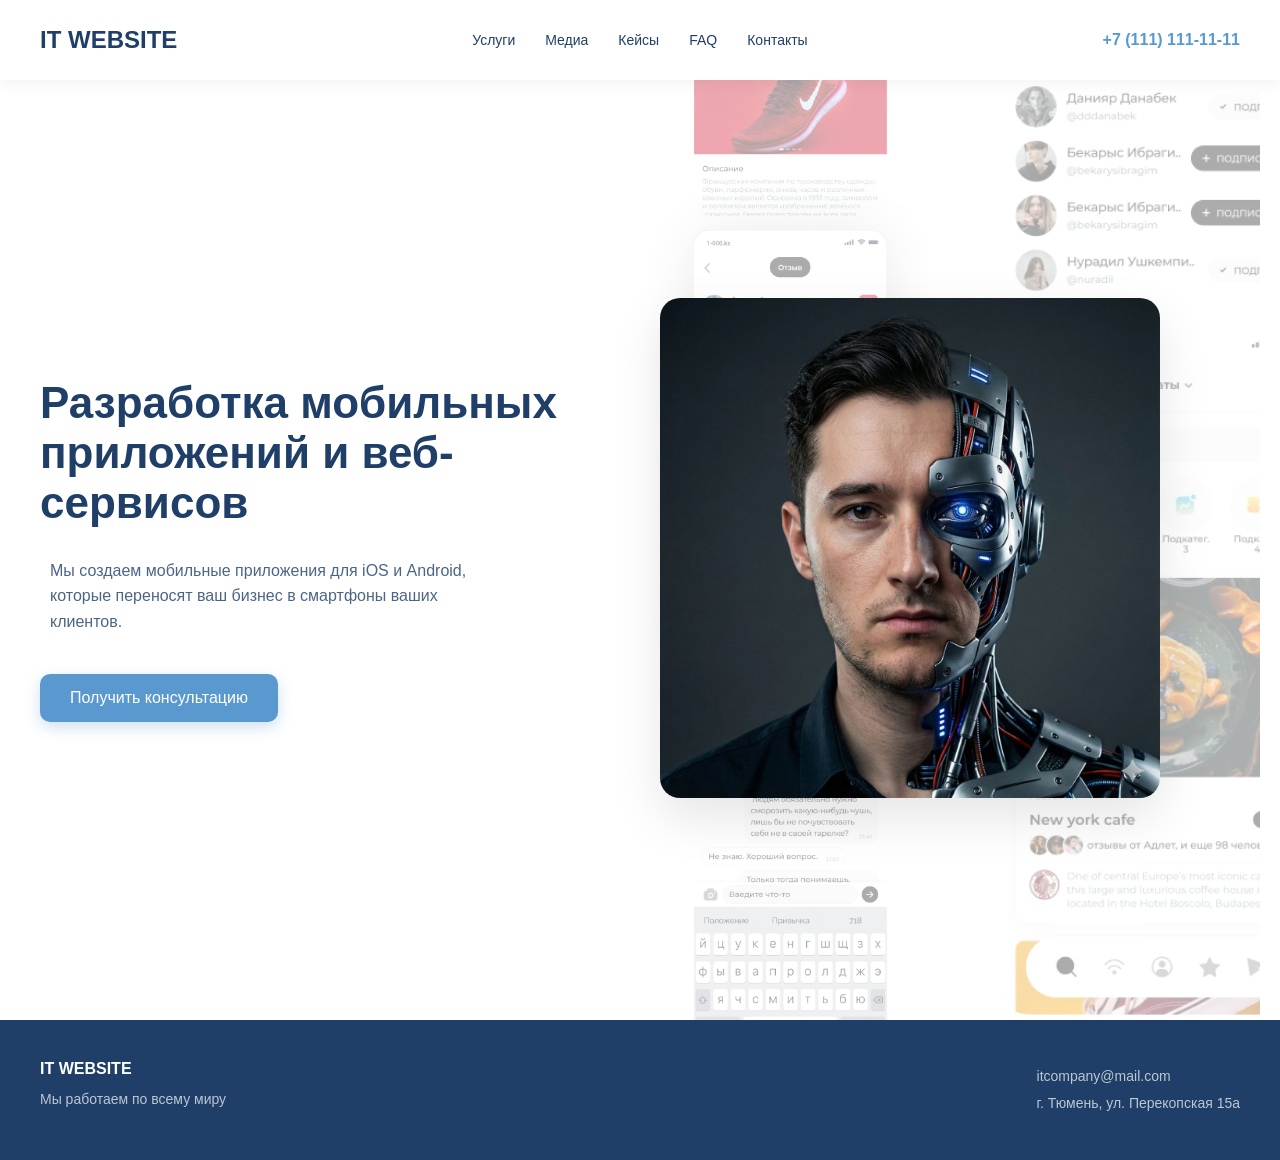
==== commit 35edf96b: "Lab 6: SCSS and Animation" ====
--- a/index.html
+++ b/index.html
@@ -46,81 +46,6 @@
                  <img src="src/assets/img/photo_2025-12-11_08-32-43.jpg" alt="Мобильная разработка">
             </div>
         </section>
-
-        <section class="stages-section">
-            <h2>Этапы разработки</h2>
-            <div class="stages-grid">
-                <article class="stage-card">
-                    <div class="icon">Анализ</div> 
-                    <h3>Анализ</h3>
-                    <p>Мы пишем техническое задание, учитывая бизнес-процессы и технологии заказчика.</p>
-                </article>
-                <article class="stage-card">
-                    <div class="icon">Дизайн</div>
-                    <h3>Дизайн</h3>
-                    <p>Адаптируем фирменный стиль под гайдлайны платформ. Рисуем удобные интерфейсы.</p>
-                </article>
-                <article class="stage-card">
-                    <div class="icon">Dev</div>
-                    <h3>Разработка</h3>
-                    <p>Создаем расширяемую архитектуру, пишем чистый и стабильный код.</p>
-                </article>
-                <article class="stage-card">
-                    <div class="icon">Тест</div>
-                    <h3>Тестирование</h3>
-                    <p>Проводим функциональное тестирование и исправляем баги. Адаптируем под разные разрешения.</p>
-                </article>
-                <article class="stage-card">
-                    <div class="icon">Запуск</div>
-                    <h3>Запуск</h3>
-                    <p>Оформляем страницу приложения и публикуем его в магазинах App Store и Google Play.</p>
-                </article>
-                <article class="stage-card">
-                    <div class="icon">Саппорт</div>
-                    <h3>Поддержка</h3>
-                    <p>Следим за стабильностью, обновляем приложение под новые устройства и версии iOS и Android.</p>
-                </article>
-            </div>
-        </section>
-
-        <section class="faq-section">
-            <h2>Частые вопросы</h2>
-            <div class="faq-list">
-                <details>
-                    <summary>Сколько времени займет разработка?</summary>
-                    <p>Сроки зависят от требований. Средние проекты занимают до 3 месяцев.</p>
-                </details>
-                <details>
-                    <summary>Сколько стоит мобильное приложение?</summary>
-                    <p>Стоимость зависит от сложности функционала. Напишите нам для оценки.</p>
-                </details>
-                <details>
-                    <summary>Предоставляете ли вы гарантию?</summary>
-                    <p>Да, мы обеспечиваем техническую поддержку и гарантируем качество кода.</p>
-                </details>
-            </div>
-        </section>
-
-        <section class="form-section">
-            <div class="form-container">
-                <h2>Обсудить проект</h2>
-                <form action="#">
-                    <div class="input-group">
-                        <label>Номер телефона</label>
-                        <input type="tel" placeholder="+7 (999) 000-00-00">
-                    </div>
-                    <div class="input-group">
-                        <label>Ваше имя</label>
-                        <input type="text" placeholder="Иван Иванов">
-                    </div>
-                    <div class="input-group">
-                        <label>Email</label>
-                        <input type="email" placeholder="mail@mail.com">
-                    </div>
-                    <button type="submit" class="btn-primary">Отправить заявку</button>
-                </form>
-            </div>
-        </section>
     </main>
 
     <footer class="site-footer">
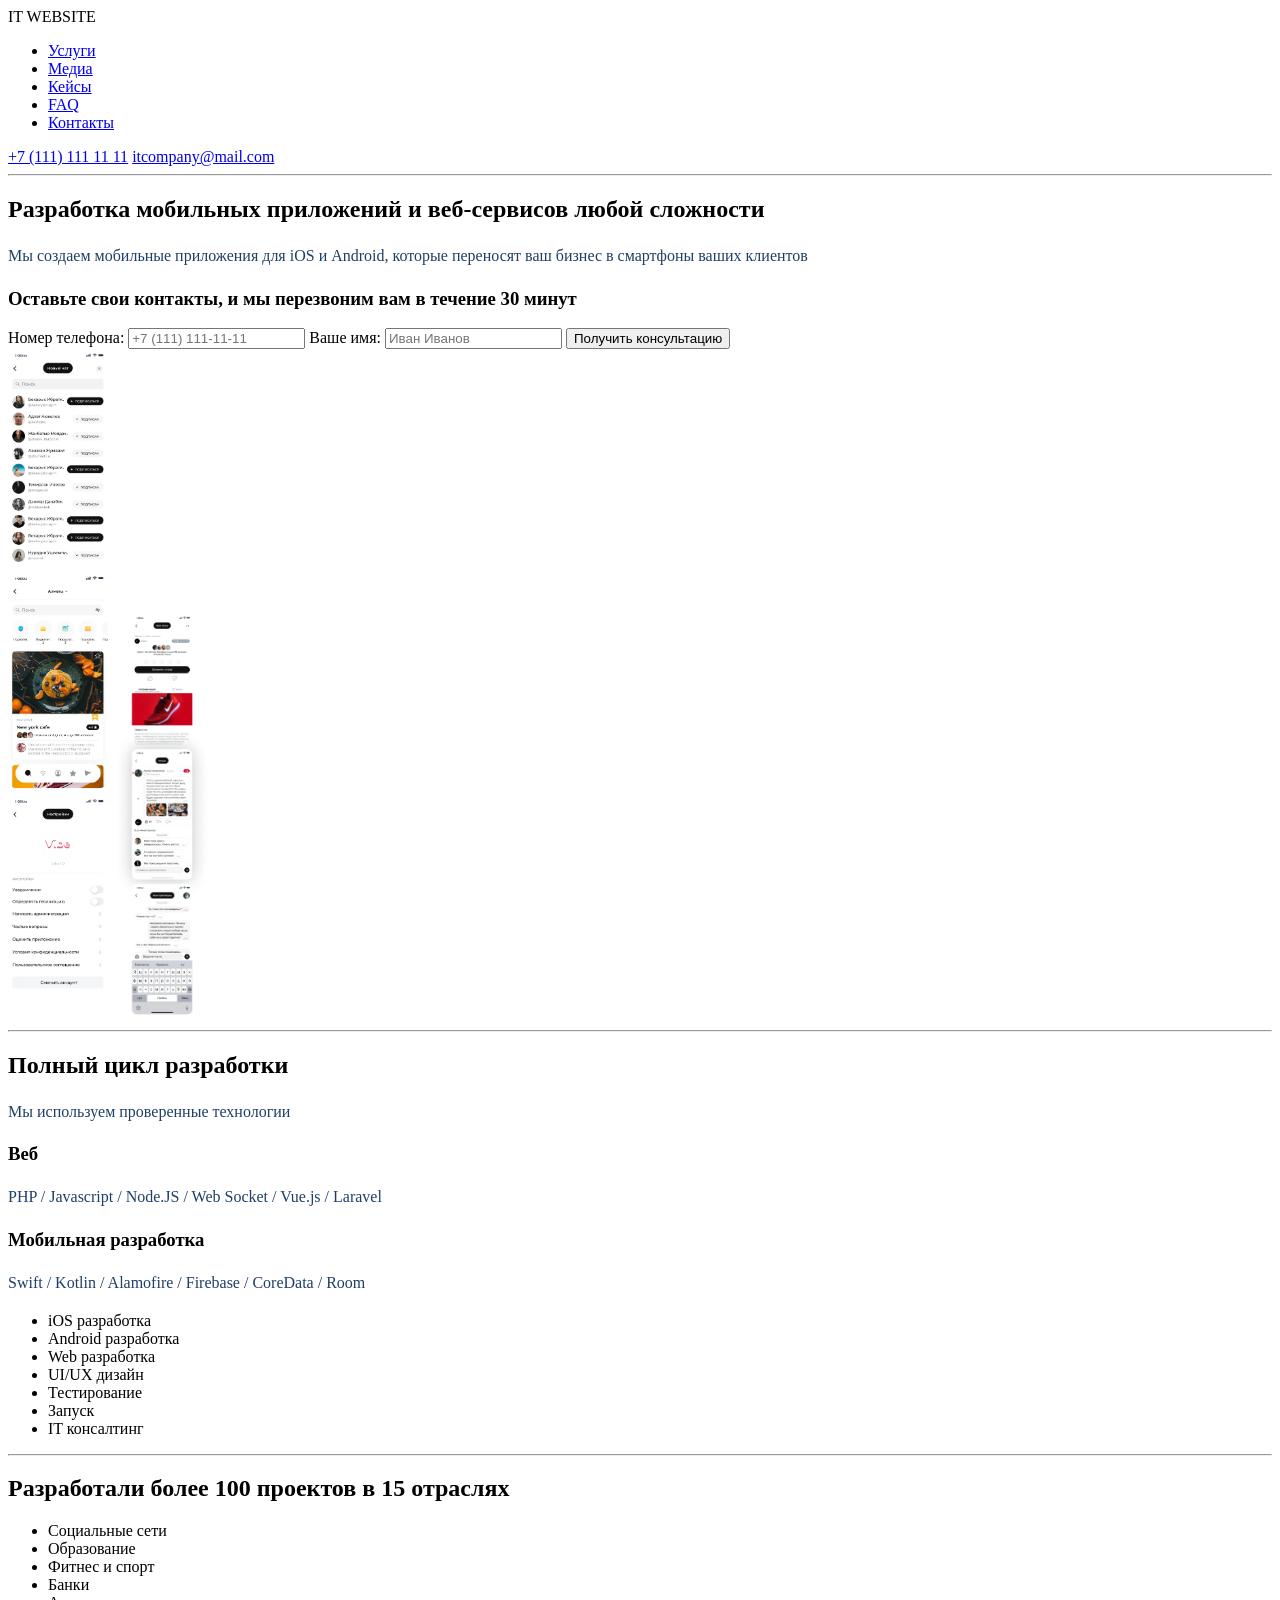
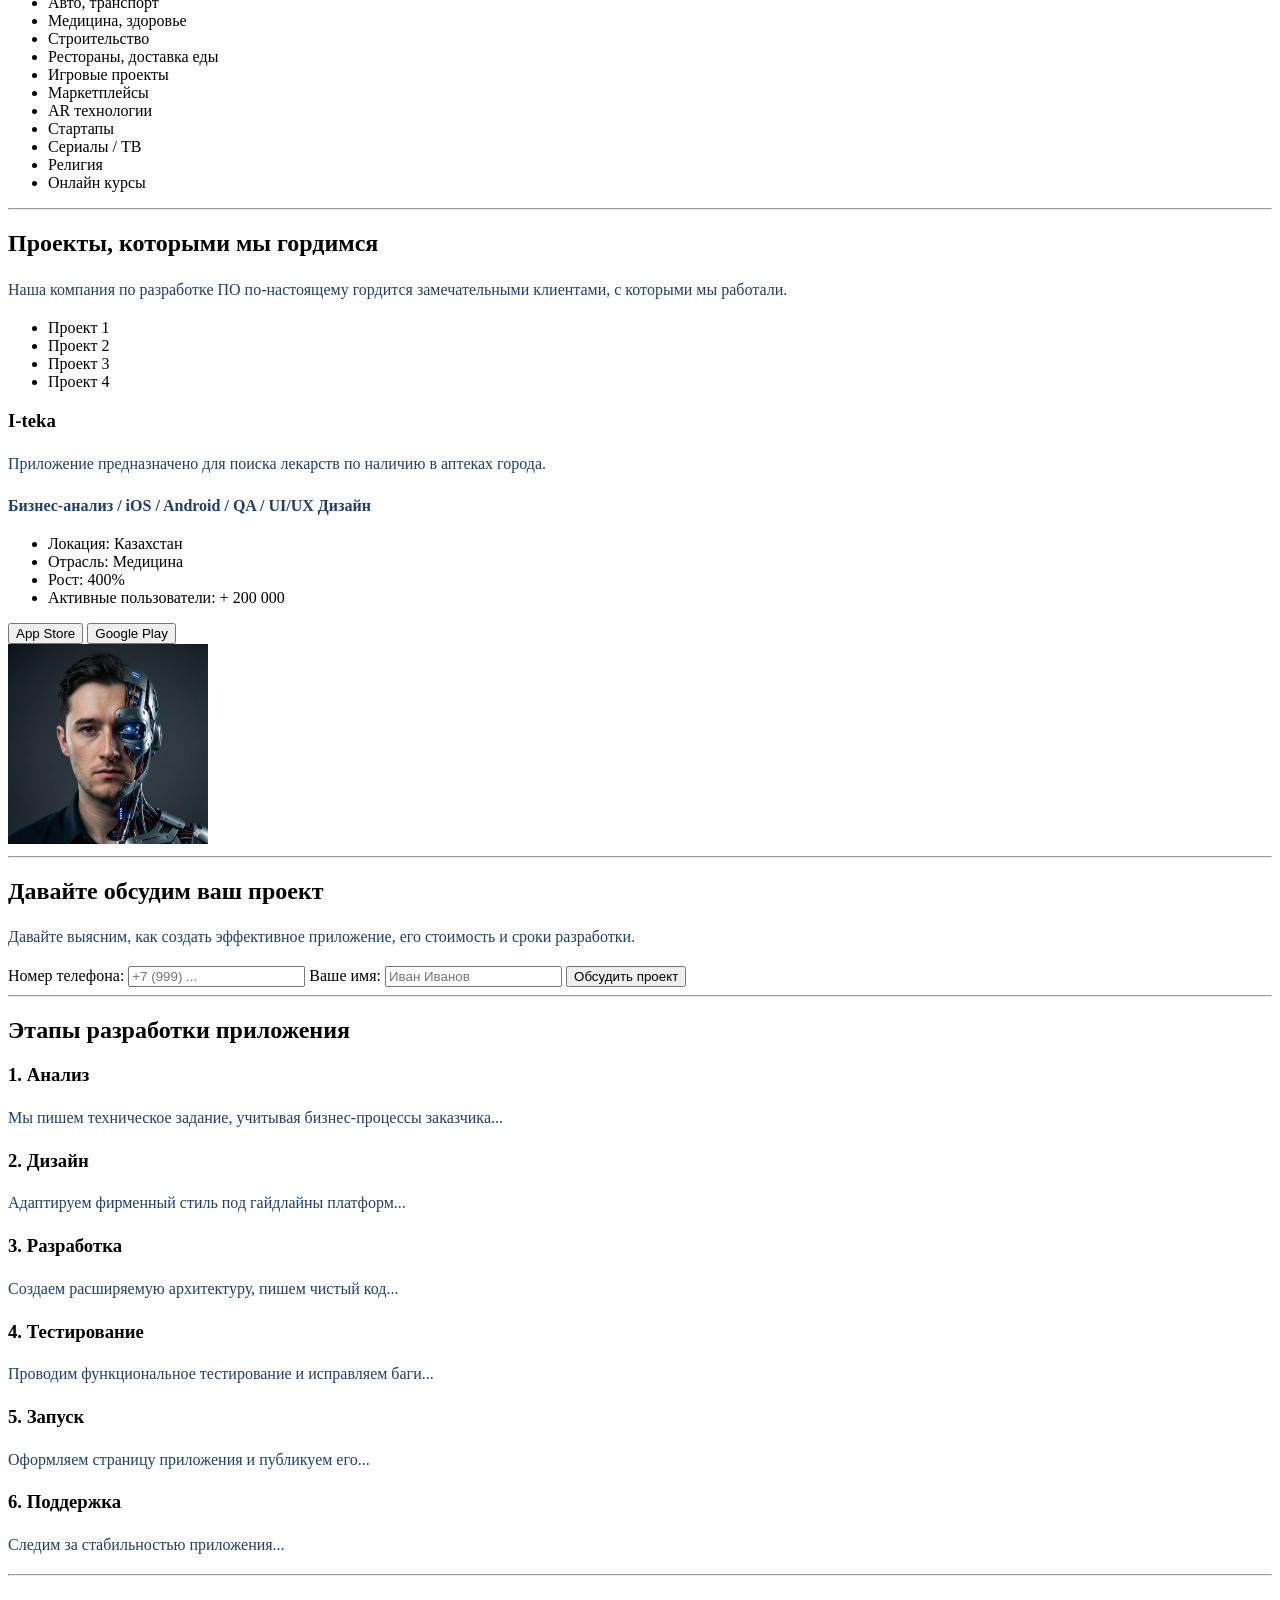
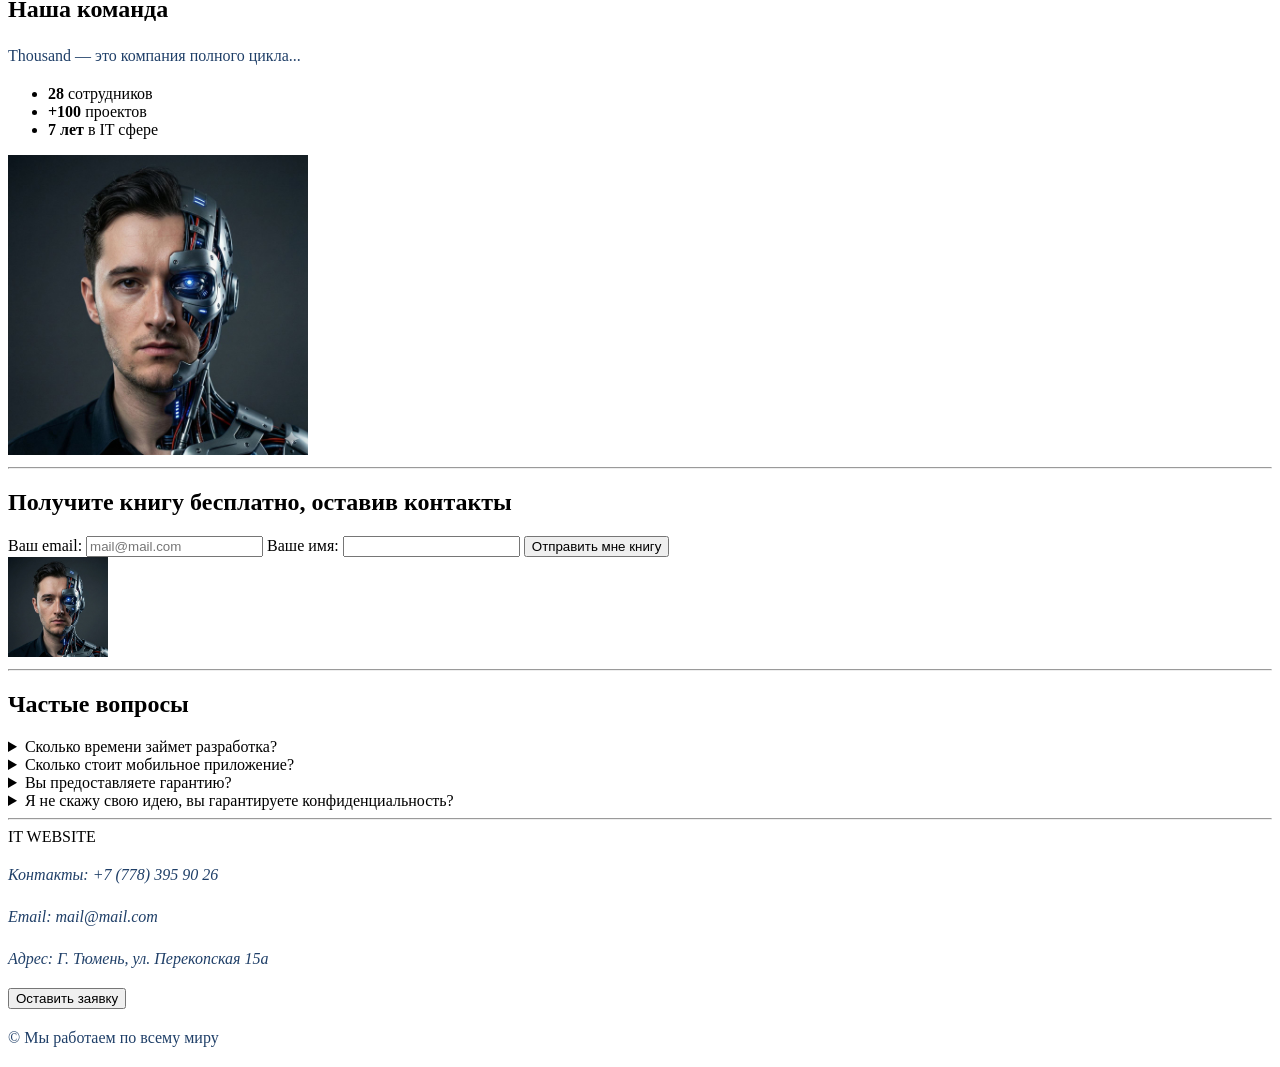
==== commit 931fa32b: "Lesson 3: Corrected" ====
--- a/index.html
+++ b/index.html
@@ -3,62 +3,234 @@
 <head>
     <meta charset="UTF-8">
     <meta name="viewport" content="width=device-width, initial-scale=1.0">
-    <title>IT Website - Лабораторная 7</title>
+    <title>IT Website - Структура (Лаба 3)</title>
     <link rel="stylesheet" href="src/assets/styles/style.css">
 </head>
 <body>
 
     <header class="site-header">
-        <div class="header-container">
-            <div class="logo">IT WEBSITE</div>
-            
-            <nav class="main-nav">
+        <div class="logo">IT WEBSITE</div>
+        <nav class="main-menu">
+            <ul>
+                <li><a href="#">Услуги</a></li>
+                <li><a href="#">Медиа</a></li>
+                <li><a href="#">Кейсы</a></li>
+                <li><a href="#">FAQ</a></li>
+                <li><a href="#">Контакты</a></li>
+            </ul>
+        </nav>
+        <div class="contacts">
+            <a href="tel:+71111111111">+7 (111) 111 11 11</a>
+            <a href="mailto:itcompany@mail.com">itcompany@mail.com</a>
+        </div>
+    </header>
+
+    <hr> <main>
+
+        <section class="hero-block">
+            <h1>Разработка мобильных приложений и веб-сервисов любой сложности</h1>
+            <p>Мы создаем мобильные приложения для iOS и Android, которые переносят ваш бизнес в смартфоны ваших клиентов</p>
+            
+            <div class="hero-form">
+                <h3>Оставьте свои контакты, и мы перезвоним вам в течение 30 минут</h3>
+                <form action="#">
+                    <label>Номер телефона: <input type="tel" placeholder="+7 (111) 111-11-11"></label>
+                    <label>Ваше имя: <input type="text" placeholder="Иван Иванов"></label>
+                    <button type="submit">Получить консультацию</button>
+                </form>
+            </div>
+            
+            <img src="src/assets/img/column-right.webp" alt="Скриншот приложения 1" width="100">
+            <img src="src/assets/img/column-left.webp" alt="Скриншот приложения 2" width="100">
+        </section>
+
+        <hr>
+
+        <section class="development-cycle-block">
+            <h2>Полный цикл разработки</h2>
+            <p>Мы используем проверенные технологии</p>
+            
+            <article class="tech-list">
+                <h3>Веб</h3>
+                <p>PHP / Javascript / Node.JS / Web Socket / Vue.js / Laravel</p>
+            </article>
+            <article class="tech-list">
+                <h3>Мобильная разработка</h3>
+                <p>Swift / Kotlin / Alamofire / Firebase / CoreData / Room</p>
+            </article>
+            
+            <ul>
+                <li>iOS разработка</li>
+                <li>Android разработка</li>
+                <li>Web разработка</li>
+                <li>UI/UX дизайн</li>
+                <li>Тестирование</li>
+                <li>Запуск</li>
+                <li>IT консалтинг</li>
+            </ul>
+        </section>
+
+        <hr>
+
+        <section class="industries-block">
+            <h2>Разработали более 100 проектов в 15 отраслях</h2>
+            <ul>
+                <li>Социальные сети</li>
+                <li>Образование</li>
+                <li>Фитнес и спорт</li>
+                <li>Банки</li>
+                <li>Авто, транспорт</li>
+                <li>Медицина, здоровье</li>
+                <li>Строительство</li>
+                <li>Рестораны, доставка еды</li>
+                <li>Игровые проекты</li>
+                <li>Маркетплейсы</li>
+                <li>AR технологии</li>
+                <li>Стартапы</li>
+                <li>Сериалы / ТВ</li>
+                <li>Религия</li>
+                <li>Онлайн курсы</li>
+            </ul>
+        </section>
+
+        <hr>
+
+        <section class="projects-block">
+            <h2>Проекты, которыми мы гордимся</h2>
+            <p>Наша компания по разработке ПО по-настоящему гордится замечательными клиентами, с которыми мы работали.</p>
+            
+            <nav class="projects-nav">
                 <ul>
-                    <li><a href="#">Услуги</a></li>
-                    <li><a href="#">Медиа</a></li>
-                    <li><a href="#">Кейсы</a></li>
-                    <li><a href="#">FAQ</a></li>
-                    <li><a href="#">Контакты</a></li>
+                    <li>Проект 1</li>
+                    <li>Проект 2</li>
+                    <li>Проект 3</li>
+                    <li>Проект 4</li>
                 </ul>
             </nav>
 
-            <div class="header-contacts">
-                <a href="tel:+71111111111" class="phone">+7 (111) 111-11-11</a>
+            <article class="project-card">
+                <h3>I-teka</h3>
+                <p>Приложение предназначено для поиска лекарств по наличию в аптеках города.</p>
+                <p><strong>Бизнес-анализ / iOS / Android / QA / UI/UX Дизайн</strong></p>
+                <ul>
+                    <li>Локация: Казахстан</li>
+                    <li>Отрасль: Медицина</li>
+                    <li>Рост: 400%</li>
+                    <li>Активные пользователи: + 200 000</li>
+                </ul>
+                <div class="store-buttons">
+                    <button>App Store</button>
+                    <button>Google Play</button>
+                </div>
+                <img src="src/assets/img/photo_2025-12-11_08-32-43.jpg" alt="Телефоны I-teka" width="200">
+            </article>
+        </section>
+
+        <hr>
+
+        <section class="discuss-banner-block">
+            <h2>Давайте обсудим ваш проект</h2>
+            <p>Давайте выясним, как создать эффективное приложение, его стоимость и сроки разработки.</p>
+            
+            <form action="#">
+                <label>Номер телефона: <input type="tel" placeholder="+7 (999) ..."></label>
+                <label>Ваше имя: <input type="text" placeholder="Иван Иванов"></label>
+                <button type="submit">Обсудить проект</button>
+            </form>
+        </section>
+
+        <hr>
+
+        <section class="stages-block">
+            <h2>Этапы разработки приложения</h2>
+            <div class="stages-list">
+                <article>
+                    <h3>1. Анализ</h3>
+                    <p>Мы пишем техническое задание, учитывая бизнес-процессы заказчика...</p>
+                </article>
+                <article>
+                    <h3>2. Дизайн</h3>
+                    <p>Адаптируем фирменный стиль под гайдлайны платформ...</p>
+                </article>
+                <article>
+                    <h3>3. Разработка</h3>
+                    <p>Создаем расширяемую архитектуру, пишем чистый код...</p>
+                </article>
+                <article>
+                    <h3>4. Тестирование</h3>
+                    <p>Проводим функциональное тестирование и исправляем баги...</p>
+                </article>
+                <article>
+                    <h3>5. Запуск</h3>
+                    <p>Оформляем страницу приложения и публикуем его...</p>
+                </article>
+                <article>
+                    <h3>6. Поддержка</h3>
+                    <p>Следим за стабильностью приложения...</p>
+                </article>
             </div>
-        </div>
-    </header>
-
-    <main>
-      <section class="hero-section">
-            
-            <div class="animated-bg">
-                <img src="src/assets/img/column-left.webp" class="bg-column col-left" alt="">
-                <img src="src/assets/img/column-right.webp" class="bg-column col-right" alt="">
-            </div>
-
-            <div class="hero-content">
-                <h1>Разработка мобильных приложений и веб-сервисов</h1>
-                <p>Мы создаем мобильные приложения для iOS и Android, которые переносят ваш бизнес в смартфоны ваших клиентов.</p>
-                <button class="btn-primary">Получить консультацию</button>
-            </div>
-
-            <div class="hero-image">
-                 <img src="src/assets/img/photo_2025-12-11_08-32-43.jpg" alt="Мобильная разработка">
-            </div>
-        </section>
+        </section>
+
+        <hr>
+
+        <section class="team-block">
+            <h2>Наша команда</h2>
+            <p>Thousand — это компания полного цикла...</p>
+            <ul>
+                <li><strong>28</strong> сотрудников</li>
+                <li><strong>+100</strong> проектов</li>
+                <li><strong>7 лет</strong> в IT сфере</li>
+            </ul>
+            <img src="src/assets/img/photo_2025-12-11_08-32-43.jpg" alt="Фото команды" width="300">
+        </section>
+
+        <hr>
+
+        <section class="book-block">
+            <h2>Получите книгу бесплатно, оставив контакты</h2>
+            <form action="#">
+                <label>Ваш email: <input type="email" placeholder="mail@mail.com"></label>
+                <label>Ваше имя: <input type="text"></label>
+                <button type="submit">Отправить мне книгу</button>
+            </form>
+            <img src="src/assets/img/photo_2025-12-11_08-32-43.jpg" alt="Обложка книги" width="100">
+        </section>
+
+        <hr>
+
+        <section class="faq-block">
+            <h2>Частые вопросы</h2>
+            <details>
+                <summary>Сколько времени займет разработка?</summary>
+                <p>Средние проекты до 3 месяцев. Крупные — около 4-6 месяцев.</p>
+            </details>
+            <details>
+                <summary>Сколько стоит мобильное приложение?</summary>
+                <p>Стоимость зависит от сложности функционала.</p>
+            </details>
+            <details>
+                <summary>Вы предоставляете гарантию?</summary>
+                <p>Да, конечно. Мы предоставляем техподдержку.</p>
+            </details>
+            <details>
+                <summary>Я не скажу свою идею, вы гарантируете конфиденциальность?</summary>
+                <p>Да, мы подписываем NDA.</p>
+            </details>
+        </section>
+
     </main>
 
+    <hr>
+
     <footer class="site-footer">
-        <div class="footer-content">
-            <div class="footer-col">
-                <h4>IT WEBSITE</h4>
-                <p>Мы работаем по всему миру</p>
-            </div>
-            <div class="footer-col">
-                <p>itcompany@mail.com</p>
-                <p>г. Тюмень, ул. Перекопская 15а</p>
-            </div>
-        </div>
+        <div class="footer-logo">IT WEBSITE</div>
+        <address>
+            <p>Контакты: +7 (778) 395 90 26</p>
+            <p>Email: mail@mail.com</p>
+            <p>Адрес: Г. Тюмень, ул. Перекопская 15а</p>
+        </address>
+        <button>Оставить заявку</button>
+        <p>&copy; Мы работаем по всему миру</p>
     </footer>
 
 </body>
--- a/src/assets/styles/style.css
+++ b/src/assets/styles/style.css
@@ -1,407 +1,52 @@
-@charset "UTF-8";
 @import "fonts.css";
-/* ПЕРЕМЕННЫЕ */
-/* Темно-синий текст */
-/* Голубой (кнопки, ссылки) */
-/* Светлый фон секций */
-/* ОБЩИЕ СТИЛИ */
-body {
-  margin: 0;
-  padding-top: 80px; /* Отступ под шапку */
-  font-family: sans-serif;
-  color: #1F3F68;
-  background-color: #ffffff;
+
+@import "./global.css";
+@import "./fonts.css";
+@import "./utils.css";
+
+.test {
+    color: yellow !important;
 }
 
-h1, h2, h3 {
-  margin-top: 0;
+.test {
+    color: red !important;
 }
 
+@import url('./fonts.css');
+
+
+/* Для всех параграфов (p)*/
 p {
-  line-height: 1.6;
-  opacity: 0.8;
+    font-size: 16px;
+    line-height: 26px;
+    color: #1F3F68;
 }
 
-a {
-  text-decoration: none;
-  color: inherit;
+/* Заголовок h1*/
+.title-main { 
+    font-size: 64px;
+    color: #1F3F68;
 }
 
-ul {
-  list-style: none;
-  padding: 0;
-  margin: 0;
+/* Заголовок h2*/
+.contact-title { 
+    font-weight: 500;
+    font-size: 44px;
+    text-align: center;
 }
 
-.btn-primary {
-  background-color: #5A98D0;
-  color: #ffffff;
-  border: none;
-  padding: 15px 30px;
-  border-radius: 10px;
-  cursor: pointer;
-  font-size: 16px;
-  box-shadow: 0 5px 15px rgba(90, 152, 208, 0.3);
-}
-.btn-primary:hover {
-  opacity: 0.9;
+/* Заголовок h3*/ 
+.subtitle { 
+    font-size: 36px;
+    text-align: center;
 }
 
-/* HEADER ШАПКА */
-.site-header {
-  position: fixed;
-  top: 0;
-  left: 0;
-  width: 100%;
-  height: 80px;
-  background: #ffffff;
-  box-shadow: 0 4px 15px rgba(0, 0, 0, 0.05);
-  z-index: 1000;
-  display: flex;
-  align-items: center;
-  /* Адаптив шапки */
-}
-.site-header .header-container {
-  width: 100%;
-  max-width: 1200px;
-  margin: 0 auto;
-  padding: 0 20px;
-  display: flex;
-  justify-content: space-between;
-  align-items: center;
-}
-.site-header .header-container .logo {
-  font-weight: bold;
-  font-size: 24px;
-  color: #1F3F68;
-}
-.site-header .header-container .main-nav ul {
-  display: flex;
-  gap: 30px;
-}
-.site-header .header-container .main-nav ul li a {
-  font-size: 14px;
-}
-.site-header .header-container .main-nav ul li a:hover {
-  color: #5A98D0;
-}
-.site-header .header-container .header-contacts .phone {
-  color: #5A98D0;
-  font-weight: bold;
-}
-@media (max-width: 768px) {
-  .site-header { /* Скрываем меню на планшете */ }
-  .site-header .main-nav {
-    display: none;
-  }
+/* Заголовки h4*/
+.small-title { 
+    font-size: 20px;
+    line-height: 30px;
+    color: #1F3F68;
 }
 
-/*  HERO SECTION ПЕРВЫЙ ЭКРАН */
-.hero-section {
-  position: relative;
-  overflow: hidden; /* Скрываем края колонок, которые выезжают */
-  max-width: 1200px;
-  margin: 0 auto;
-  padding: 60px 20px;
-  min-height: calc(100vh - 80px);
-  display: grid;
-  grid-template-columns: 1fr 1fr; /* 2 колонки: Текст | Картинка */
-  align-items: center;
-  gap: 40px;
-  /* СТИЛИ ДЛЯ АНИМАЦИИ ФОНА (Лаба 6) */
-  /* АДАПТИВ HERO */
-}
-.hero-section .animated-bg {
-  position: absolute;
-  top: 0;
-  left: 0;
-  width: 100%;
-  height: 100%;
-  z-index: -1;
-  pointer-events: none;
-  overflow: hidden; /* обрезаем все, что вылетает за пределы секции */
-}
-.hero-section .animated-bg .bg-column {
-  position: absolute;
-  width: 320px; /* Сделаем колонки покрупнее для ПК */
-  -o-object-fit: contain;
-     object-fit: contain;
-  opacity: 0.35; /* Подоберем прозрачность, чтобы не мешали тексту */
-  /* АДАПТИВ ДЛЯ МОБИЛЬНЫХ*/
-  /* ПОЗИЦИЯ НА ПК В ПРАВОМ УГЛУ*/
-  /* "Левая" из двух колонок чуть ближе к центру */
-  /* "Правая" колонка (в самом углу) */
-}
-@media (max-width: 900px) {
-  .hero-section .animated-bg .bg-column {
-    width: 150px;
-    opacity: 0.2;
-  }
-  .hero-section .animated-bg .bg-column.col-left {
-    right: auto;
-    left: -30px;
-    top: -10%;
-    animation-duration: 10s;
-  }
-  .hero-section .animated-bg .bg-column.col-right {
-    left: auto;
-    right: -30px;
-    top: -20%;
-    animation-duration: 12s;
-  }
-}
-.hero-section .animated-bg .bg-column.col-left {
-  top: -30%; /* Начальная позиция по вертикали */
-  right: 25%; /* Отступ справа */
-  /* Двигаем вверх-вниз (alternate) */
-  animation: scrollVertical 14s infinite alternate ease-in-out;
-}
-.hero-section .animated-bg .bg-column.col-right {
-  top: -50%; /* Начинаем выше, чтобы они двигались в разнобой */
-  right: -5%; /* Прижимаем к самому краю и чуть за него */
-  /* Двигаем в противофазе (alternate-reverse) */
-  animation: scrollVertical 18s infinite alternate-reverse ease-in-out;
-}
-.hero-section .hero-content {
-  position: relative;
-  z-index: 2; /* Текст поверх фона */
-}
-.hero-section .hero-content h1 {
-  font-size: 44px;
-  margin-bottom: 20px;
-}
-.hero-section .hero-content p {
-  margin-bottom: 30px;
-  max-width: 450px;
-  /* Добавляем легкую подложку */
-  background: rgba(255, 255, 255, 0.7);
-  -webkit-backdrop-filter: blur(5px);
-          backdrop-filter: blur(5px);
-  padding: 10px;
-  border-radius: 10px;
-}
-.hero-section .hero-image img {
-  width: 100%;
-  max-width: 500px;
-  border-radius: 20px;
-  position: relative;
-  z-index: 2;
-  box-shadow: 0 20px 50px rgba(0, 0, 0, 0.1);
-}
-@media (max-width: 768px) {
-  .hero-section {
-    grid-template-columns: 1fr; /* Одна колонка */
-    text-align: center;
-  }
-  .hero-section .hero-content {
-    order: 1; /* Текст СВЕРХУ */
-  }
-  .hero-section .hero-content h1 {
-    font-size: 32px;
-  }
-  .hero-section .hero-content p {
-    margin: 0 auto 30px auto;
-  }
-  .hero-section .hero-image {
-    order: 2; /* Картинка СНИЗУ */
-    margin-top: 20px;
-  }
-}
 
-/*STAGES SECTION ЭТАПЫ  GRID */
-.stages-section {
-  padding: 60px 20px;
-  max-width: 1200px;
-  margin: 0 auto;
-  text-align: center;
-  /* АДАПТИВ GRID */
-}
-.stages-section h2 {
-  margin-bottom: 40px;
-  font-size: 32px;
-}
-.stages-section .stages-grid {
-  display: grid;
-  /* ПК 3 колонки */
-  grid-template-columns: repeat(3, 1fr);
-  gap: 30px;
-}
-.stages-section .stages-grid .stage-card {
-  background: #F4F6FA;
-  padding: 30px;
-  border-radius: 10px;
-  text-align: left;
-  transition: transform 0.3s;
-}
-.stages-section .stages-grid .stage-card:hover {
-  transform: translateY(-5px);
-}
-.stages-section .stages-grid .stage-card .icon {
-  font-weight: bold;
-  color: #5A98D0;
-  margin-bottom: 15px;
-}
-.stages-section .stages-grid .stage-card h3 {
-  font-size: 20px;
-  margin-bottom: 10px;
-}
-.stages-section .stages-grid .stage-card p {
-  font-size: 14px;
-}
-@media (max-width: 768px) {
-  .stages-section {
-    /* Планшет 2 колонки */
-  }
-  .stages-section .stages-grid {
-    grid-template-columns: repeat(2, 1fr);
-  }
-}
-@media (max-width: 425px) {
-  .stages-section {
-    /* Телефон 1 колонка */
-  }
-  .stages-section .stages-grid {
-    grid-template-columns: 1fr;
-  }
-}
 
-/* --- FAQ SECTION --- */
-.faq-section {
-  padding: 60px 20px;
-  max-width: 800px;
-  margin: 0 auto;
-}
-.faq-section h2 {
-  text-align: center;
-  margin-bottom: 30px;
-}
-.faq-section details {
-  background: #F4F6FA;
-  margin-bottom: 15px;
-  padding: 20px;
-  border-radius: 10px;
-}
-.faq-section details summary {
-  font-weight: bold;
-  cursor: pointer;
-  position: relative;
-  list-style: none;
-}
-.faq-section details summary::after {
-  content: "+";
-  position: absolute;
-  right: 0;
-  color: #5A98D0;
-  font-size: 20px;
-  font-weight: bold;
-}
-.faq-section details[open] summary::after {
-  content: "-";
-}
-.faq-section details p {
-  margin-top: 10px;
-  font-size: 14px;
-}
-
-/*  FORM SECTION */
-.form-section {
-  background: url("../img/bg-form.jpg") no-repeat center/cover; /* Если есть фон */
-  padding: 60px 20px;
-}
-.form-section .form-container {
-  max-width: 500px;
-  margin: 0 auto;
-  background: #ffffff;
-  padding: 40px;
-  border-radius: 20px;
-  box-shadow: 0 10px 40px rgba(0, 0, 0, 0.1);
-}
-.form-section .form-container h2 {
-  margin-bottom: 30px;
-}
-.form-section .form-container .input-group {
-  margin-bottom: 20px;
-}
-.form-section .form-container .input-group label {
-  display: block;
-  margin-bottom: 5px;
-  font-size: 12px;
-  color: #999;
-}
-.form-section .form-container .input-group input {
-  width: 100%;
-  padding: 15px;
-  border: 1px solid #ddd;
-  border-radius: 10px;
-  box-sizing: border-box;
-}
-.form-section .form-container .input-group input:focus {
-  border-color: #5A98D0;
-  outline: none;
-}
-.form-section .form-container button {
-  width: 100%;
-}
-
-/* FOOTER  */
-.site-footer {
-  background: #1F3F68;
-  color: #ffffff;
-  padding: 40px 20px;
-}
-.site-footer .footer-content {
-  max-width: 1200px;
-  margin: 0 auto;
-  display: flex;
-  justify-content: space-between;
-}
-.site-footer .footer-content h4 {
-  margin: 0 0 10px 0;
-  color: #ffffff;
-}
-.site-footer .footer-content p {
-  font-size: 14px;
-  opacity: 0.7;
-  margin: 5px 0;
-}
-@media (max-width: 425px) {
-  .site-footer .footer-content {
-    flex-direction: column;
-    gap: 20px;
-    text-align: center;
-  }
-}
-
-/* Анимации */
-@keyframes floatUp {
-  0% {
-    transform: translateY(0);
-  }
-  50% {
-    transform: translateY(-20px);
-  }
-  100% {
-    transform: translateY(0);
-  }
-}
-@keyframes floatDown {
-  0% {
-    transform: translateY(0);
-  }
-  50% {
-    transform: translateY(20px);
-  }
-  100% {
-    transform: translateY(0);
-  }
-}
-@keyframes scrollVertical {
-  0% {
-    /* Движение вверх + наклон */
-    transform: translateY(-80px) rotate(-15deg);
-  }
-  100% {
-    /* Движение вниз + тот же наклон */
-    transform: translateY(80px) rotate(-15deg);
-  }
-}/*# sourceMappingURL=style.css.map */
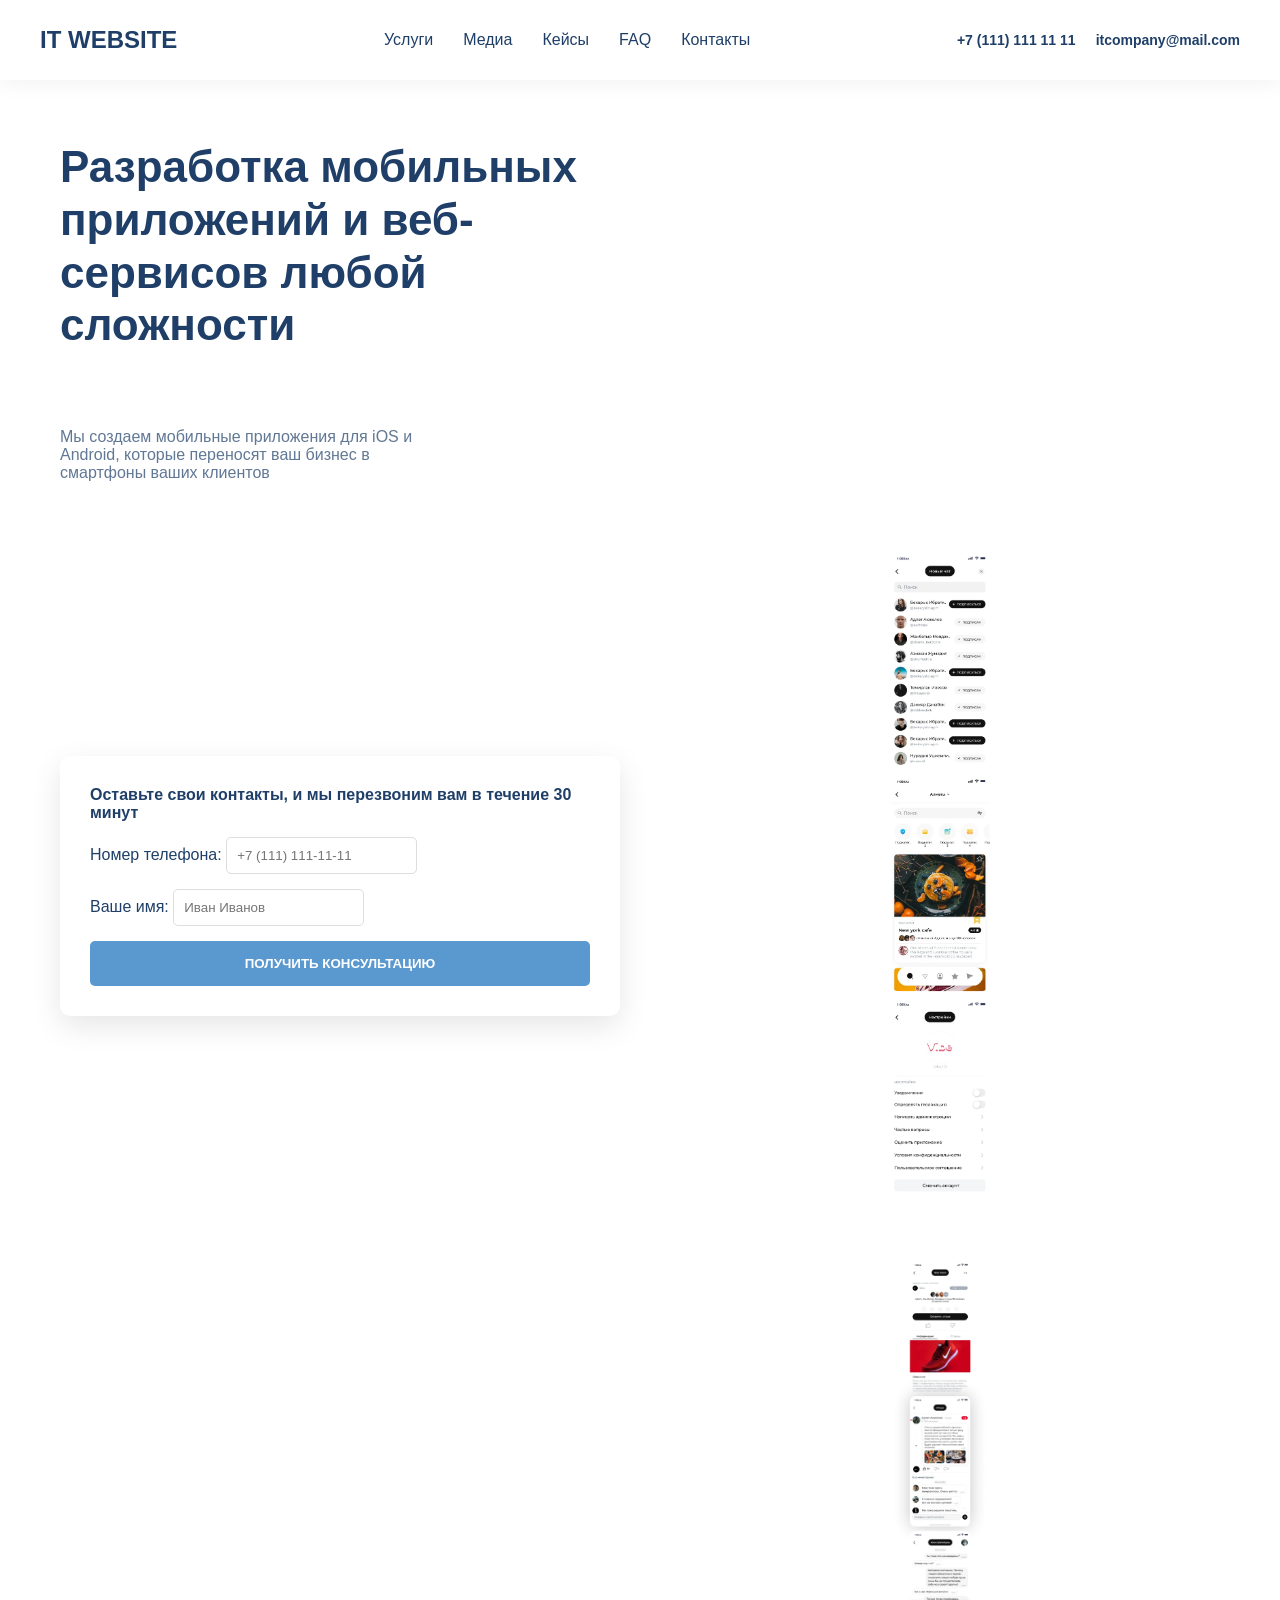
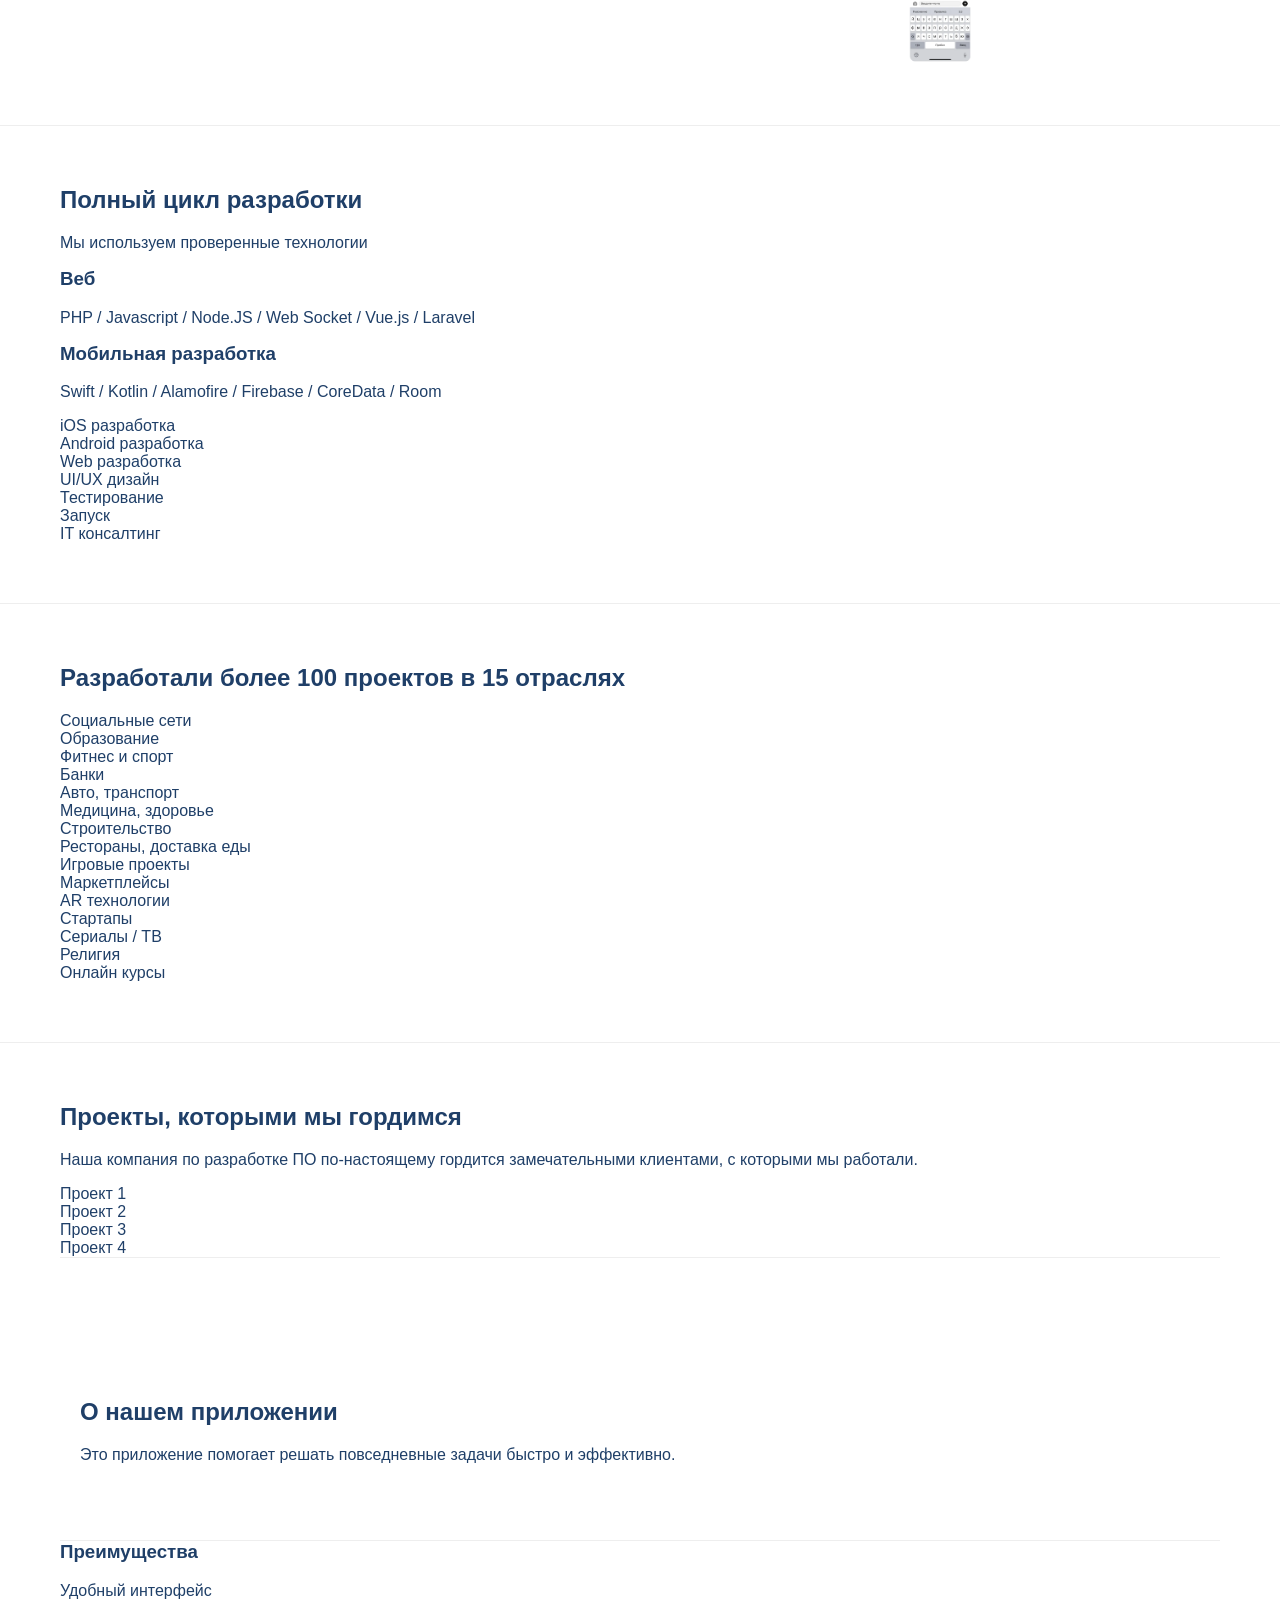
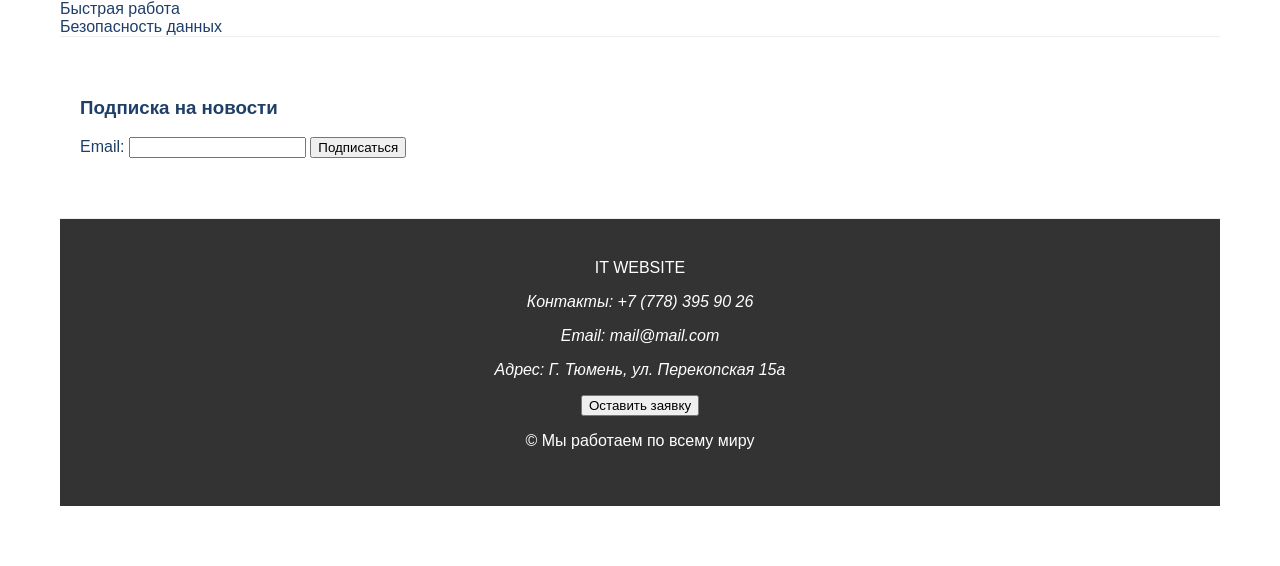
==== commit 117faf77: "Lesson 4: corrected" ====
--- a/index.html
+++ b/index.html
@@ -108,116 +108,34 @@
                 </ul>
             </nav>
 
-            <article class="project-card">
-                <h3>I-teka</h3>
-                <p>Приложение предназначено для поиска лекарств по наличию в аптеках города.</p>
-                <p><strong>Бизнес-анализ / iOS / Android / QA / UI/UX Дизайн</strong></p>
-                <ul>
-                    <li>Локация: Казахстан</li>
-                    <li>Отрасль: Медицина</li>
-                    <li>Рост: 400%</li>
-                    <li>Активные пользователи: + 200 000</li>
-                </ul>
-                <div class="store-buttons">
-                    <button>App Store</button>
-                    <button>Google Play</button>
-                </div>
-                <img src="src/assets/img/photo_2025-12-11_08-32-43.jpg" alt="Телефоны I-teka" width="200">
-            </article>
+    <hr>
+
+    <main>
+        <section class="intro-block">
+            <h2>О нашем приложении</h2>
+            <p>Это приложение помогает решать повседневные задачи быстро и эффективно.</p>
         </section>
 
         <hr>
 
-        <section class="discuss-banner-block">
-            <h2>Давайте обсудим ваш проект</h2>
-            <p>Давайте выясним, как создать эффективное приложение, его стоимость и сроки разработки.</p>
-            
-            <form action="#">
-                <label>Номер телефона: <input type="tel" placeholder="+7 (999) ..."></label>
-                <label>Ваше имя: <input type="text" placeholder="Иван Иванов"></label>
-                <button type="submit">Обсудить проект</button>
-            </form>
-        </section>
+        <article class="features-block">
+            <h3>Преимущества</h3>
+            <ul>
+                <li>Удобный интерфейс</li>
+                <li>Быстрая работа</li>
+                <li>Безопасность данных</li>
+            </ul>
+        </article>
 
         <hr>
 
-        <section class="stages-block">
-            <h2>Этапы разработки приложения</h2>
-            <div class="stages-list">
-                <article>
-                    <h3>1. Анализ</h3>
-                    <p>Мы пишем техническое задание, учитывая бизнес-процессы заказчика...</p>
-                </article>
-                <article>
-                    <h3>2. Дизайн</h3>
-                    <p>Адаптируем фирменный стиль под гайдлайны платформ...</p>
-                </article>
-                <article>
-                    <h3>3. Разработка</h3>
-                    <p>Создаем расширяемую архитектуру, пишем чистый код...</p>
-                </article>
-                <article>
-                    <h3>4. Тестирование</h3>
-                    <p>Проводим функциональное тестирование и исправляем баги...</p>
-                </article>
-                <article>
-                    <h3>5. Запуск</h3>
-                    <p>Оформляем страницу приложения и публикуем его...</p>
-                </article>
-                <article>
-                    <h3>6. Поддержка</h3>
-                    <p>Следим за стабильностью приложения...</p>
-                </article>
-            </div>
+        <section class="subscription-block">
+            <h3>Подписка на новости</h3>
+            <form action="#">
+                <label>Email: <input type="email" class="input-field"></label>
+                <button type="submit">Подписаться</button>
+            </form>
         </section>
-
-        <hr>
-
-        <section class="team-block">
-            <h2>Наша команда</h2>
-            <p>Thousand — это компания полного цикла...</p>
-            <ul>
-                <li><strong>28</strong> сотрудников</li>
-                <li><strong>+100</strong> проектов</li>
-                <li><strong>7 лет</strong> в IT сфере</li>
-            </ul>
-            <img src="src/assets/img/photo_2025-12-11_08-32-43.jpg" alt="Фото команды" width="300">
-        </section>
-
-        <hr>
-
-        <section class="book-block">
-            <h2>Получите книгу бесплатно, оставив контакты</h2>
-            <form action="#">
-                <label>Ваш email: <input type="email" placeholder="mail@mail.com"></label>
-                <label>Ваше имя: <input type="text"></label>
-                <button type="submit">Отправить мне книгу</button>
-            </form>
-            <img src="src/assets/img/photo_2025-12-11_08-32-43.jpg" alt="Обложка книги" width="100">
-        </section>
-
-        <hr>
-
-        <section class="faq-block">
-            <h2>Частые вопросы</h2>
-            <details>
-                <summary>Сколько времени займет разработка?</summary>
-                <p>Средние проекты до 3 месяцев. Крупные — около 4-6 месяцев.</p>
-            </details>
-            <details>
-                <summary>Сколько стоит мобильное приложение?</summary>
-                <p>Стоимость зависит от сложности функционала.</p>
-            </details>
-            <details>
-                <summary>Вы предоставляете гарантию?</summary>
-                <p>Да, конечно. Мы предоставляем техподдержку.</p>
-            </details>
-            <details>
-                <summary>Я не скажу свою идею, вы гарантируете конфиденциальность?</summary>
-                <p>Да, мы подписываем NDA.</p>
-            </details>
-        </section>
-
     </main>
 
     <hr>
--- a/src/assets/styles/style.css
+++ b/src/assets/styles/style.css
@@ -1,52 +1,135 @@
 @import "fonts.css";
-
-@import "./global.css";
-@import "./fonts.css";
-@import "./utils.css";
-
-.test {
-    color: yellow !important;
+* {
+    box-sizing: border-box;
 }
 
-.test {
-    color: red !important;
+body {
+    margin: 0;
+    font-family: sans-serif;
+    color: #1F3F68;
+    background-color: #fff;
+
+    /*Footer прижат к низу*/
+    display: flex;
+    flex-direction: column;
+    min-height: 100vh; 
 }
 
-@import url('./fonts.css');
+a { text-decoration: none; color: inherit; }
+ul { list-style: none; padding: 0; margin: 0; }
+h1, h2, h3 { margin-top: 0; }
+button { cursor: pointer; }
 
-
-/* Для всех параграфов (p)*/
-p {
-    font-size: 16px;
-    line-height: 26px;
-    color: #1F3F68;
+/* Main растягивается, толкая футер вниз */
+main {
+    flex: 1; 
+    /*Отступ под фиксированную шапку */
+    padding-top: 80px; 
 }
 
-/* Заголовок h1*/
-.title-main { 
-    font-size: 64px;
-    color: #1F3F68;
+/*2. HEADER ФИКСИРОВАННЫЙ */
+.site-header {
+    /*Всегда закреплен */
+    position: fixed;
+    top: 0;
+    left: 0;
+    width: 100%;
+    height: 80px;
+    background-color: #fff;
+    box-shadow: 0 4px 20px rgba(0,0,0,0.05);
+    z-index: 1000;
+
+    display: flex;
+    justify-content: space-between;
+    align-items: center;
+    padding: 0 40px;
 }
 
-/* Заголовок h2*/
-.contact-title { 
-    font-weight: 500;
-    font-size: 44px;
-    text-align: center;
+.site-header .logo { font-weight: bold; font-size: 24px; color: #1F3F68; }
+
+.main-menu ul {
+    display: flex;
+    gap: 30px;
+}
+.main-menu a:hover { color: #5A98D0; }
+
+.contacts {
+    display: flex;
+    gap: 20px;
+    font-weight: bold;
+    font-size: 14px;
 }
 
-/* Заголовок h3*/ 
-.subtitle { 
-    font-size: 36px;
-    text-align: center;
+/*3. ПЕРВЫЙ ЭКРАН GRID LAYOUT*/
+.hero-block {
+    max-width: 1200px;
+    margin: 0 auto;
+    padding: 60px 20px;
+    min-height: calc(100vh - 80px); /* На весь экран */
+    
+    /*ТРЕБОВАНИЕ: CSS Grid*/
+    display: grid;
+    grid-template-columns: 1fr 1fr; /* Две колонки 50% и 50% */
+    gap: 40px;
+    align-items: center;
 }
 
-/* Заголовки h4*/
-.small-title { 
-    font-size: 20px;
-    line-height: 30px;
-    color: #1F3F68;
+/* Элементы левой колонки текс) */
+.hero-block h1 {
+    font-size: 44px;
+    line-height: 1.2;
+    margin-bottom: 20px;
+    grid-column: 1; /* Явно ставим в 1 колонку */
 }
 
+.hero-block p {
+    opacity: 0.7;
+    margin-bottom: 30px;
+    max-width: 400px;
+    grid-column: 1;
+}
 
+.hero-block .hero-form {
+    grid-column: 1;
+    background: #fff;
+    box-shadow: 0 10px 30px rgba(0,0,0,0.1);
+    padding: 30px;
+    border-radius: 10px;
+}
 
+/* Форма внутри первого экрана */
+.hero-form h3 { font-size: 16px; margin-bottom: 15px; }
+.hero-form form { display: flex; flex-direction: column; gap: 15px; }
+.hero-form input { padding: 10px; border: 1px solid #ddd; border-radius: 5px; }
+.hero-form button { 
+    background: #5A98D0; color: white; border: none; padding: 15px; border-radius: 5px; 
+    font-weight: bold; text-transform: uppercase;
+}
+
+/* Картинки правая колонка*/
+.hero-block img {
+    grid-column: 2; /* Ставим во 2 колонку */
+    max-width: 100%;
+    justify-self: center;
+}
+
+/* 4. ОСТАЛЬНЫЕ БЛОКИ */
+section {
+    padding: 60px 20px;
+    max-width: 1200px;
+    margin: 0 auto;
+}
+
+hr {
+    border: 0;
+    border-top: 1px solid #eee;
+    margin: 0;
+}
+
+/*5. FOOTER ПРИЖАТЫЙ*/
+.site-footer {
+    background-color: #333;
+    color: #fff;
+    padding: 40px 20px;
+    text-align: center;
+}
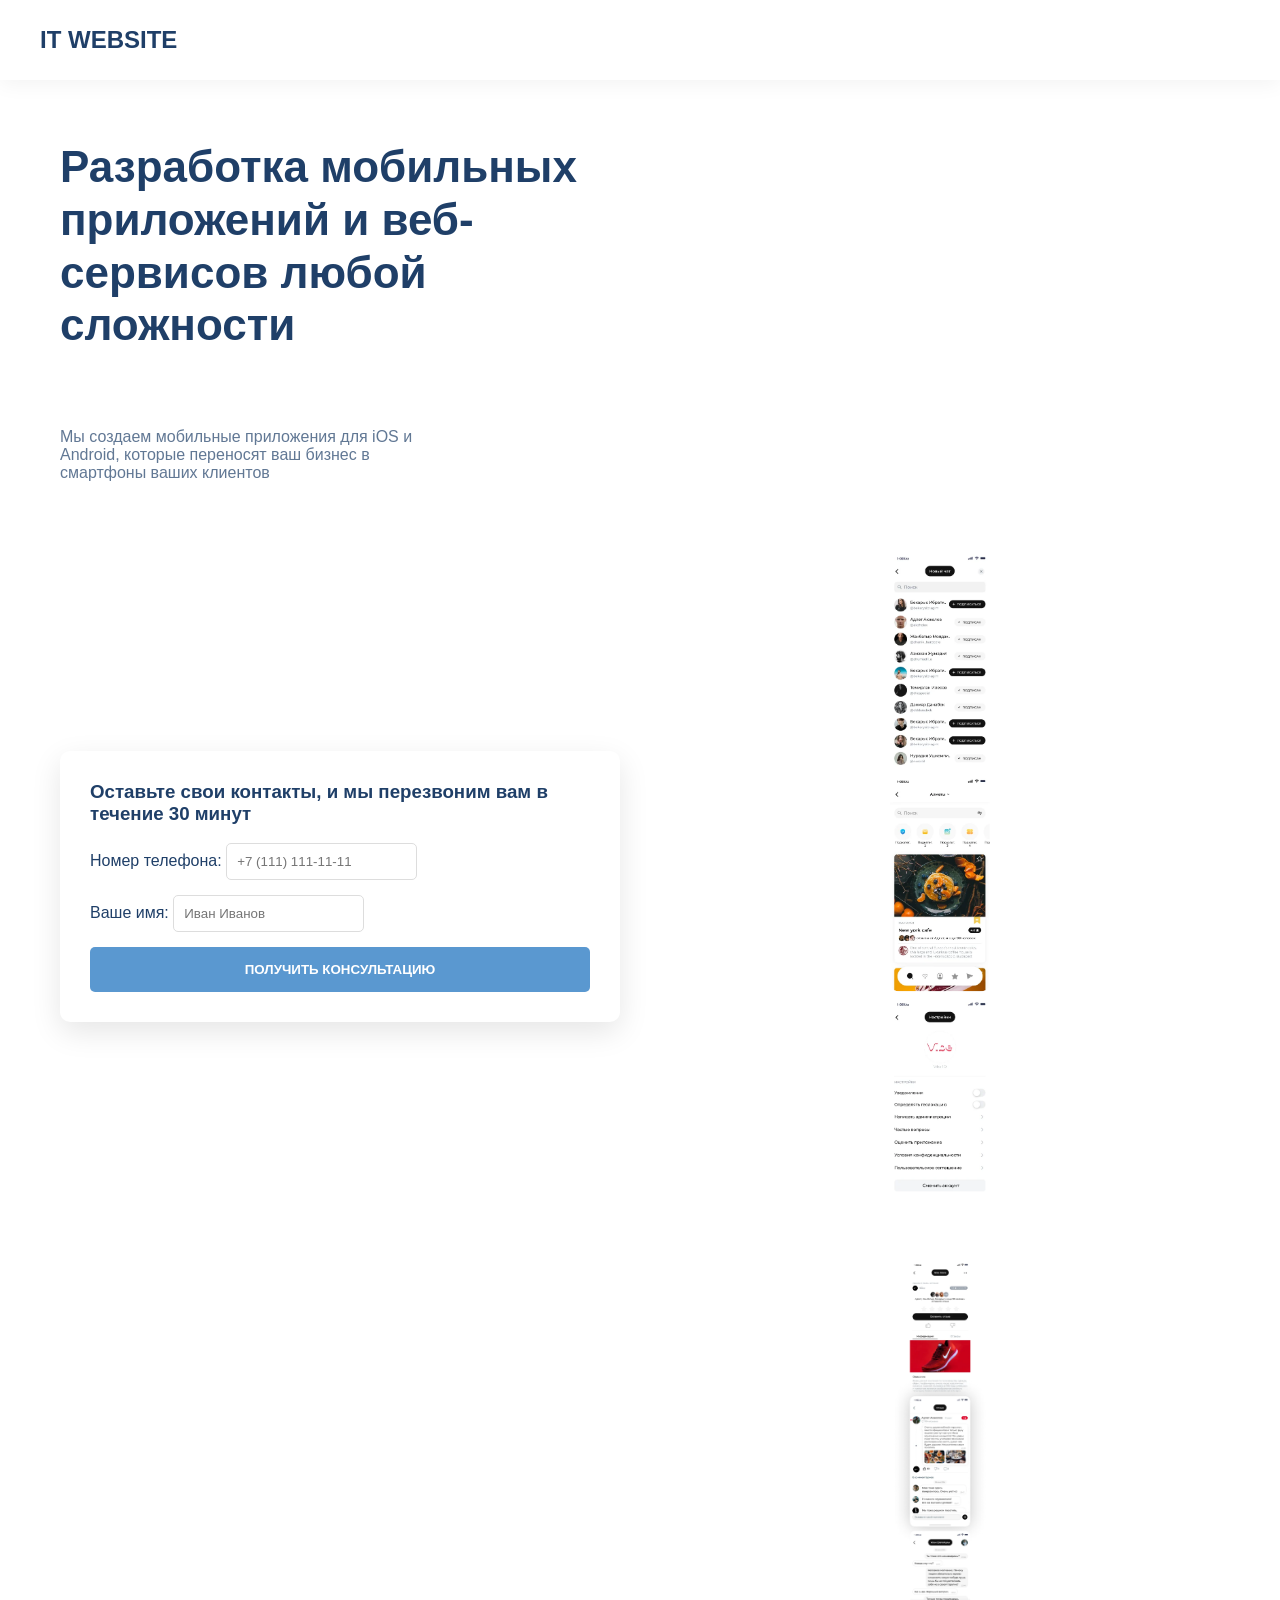
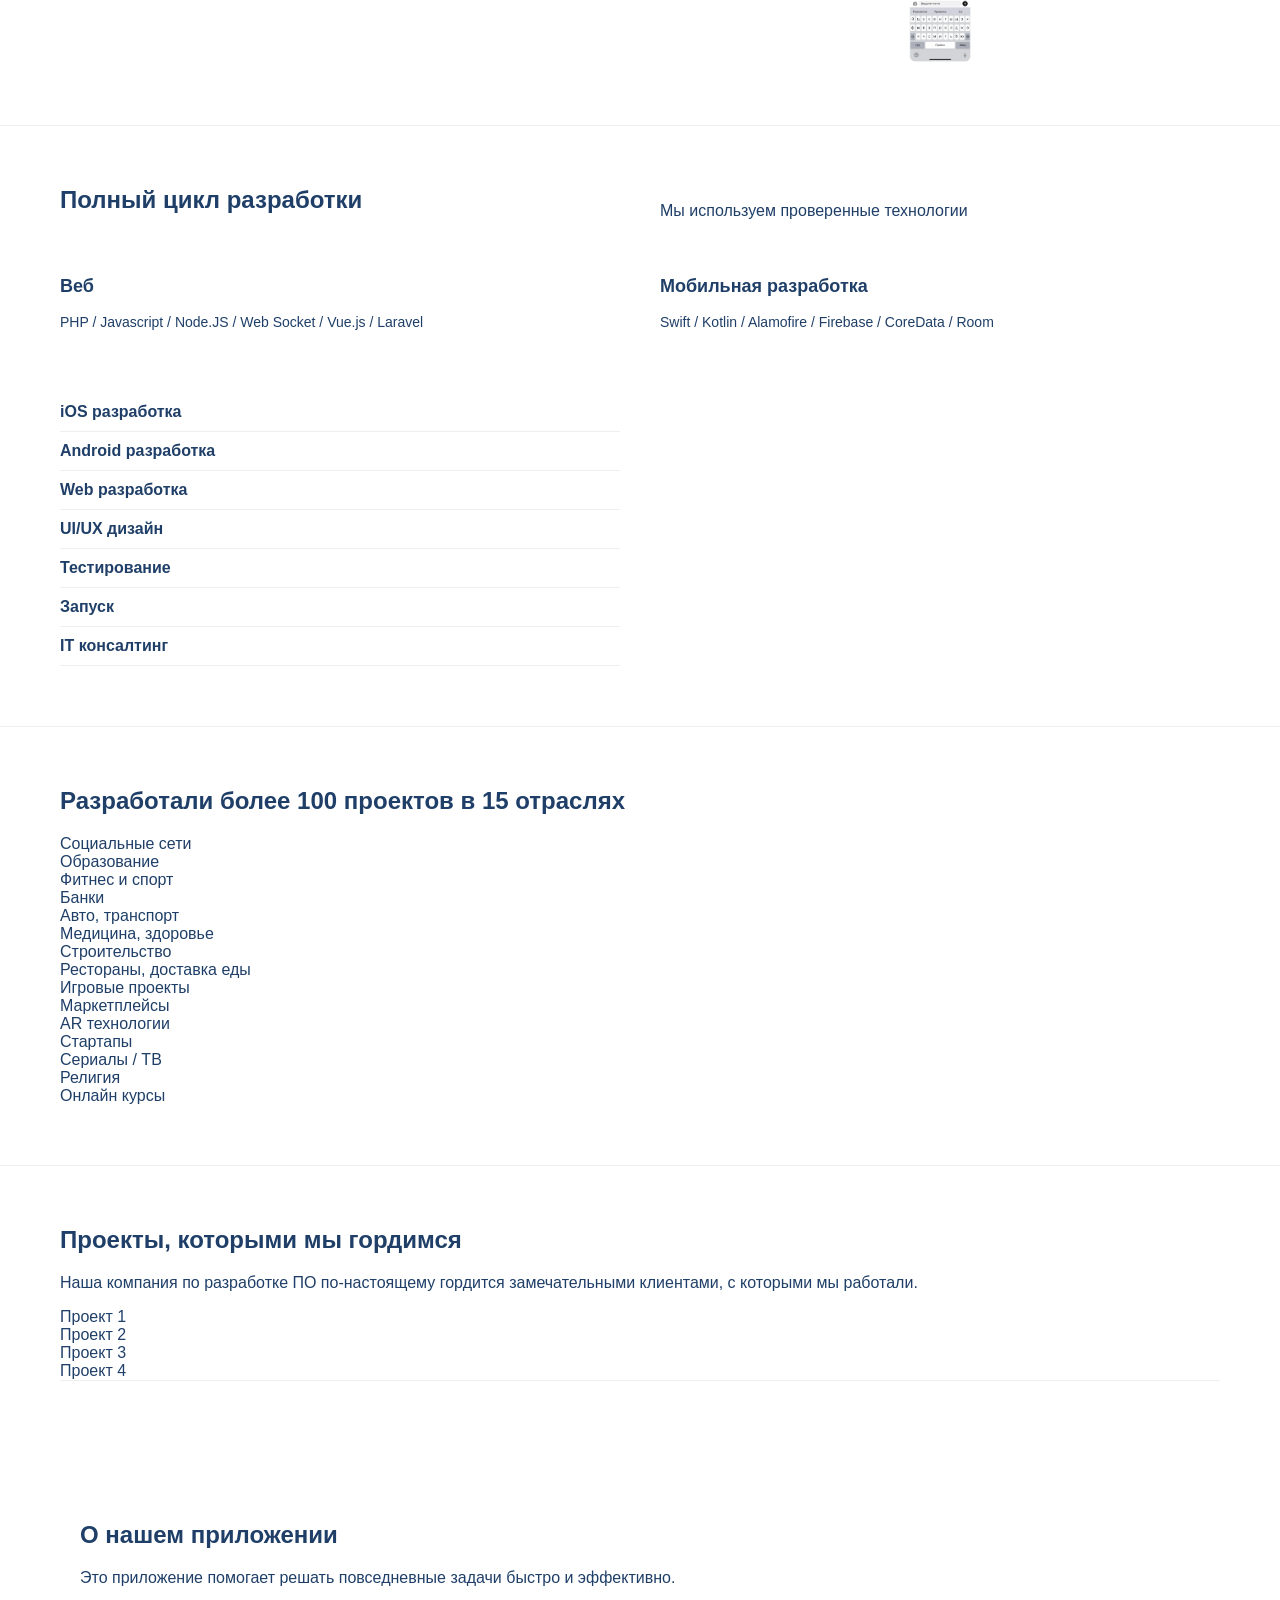
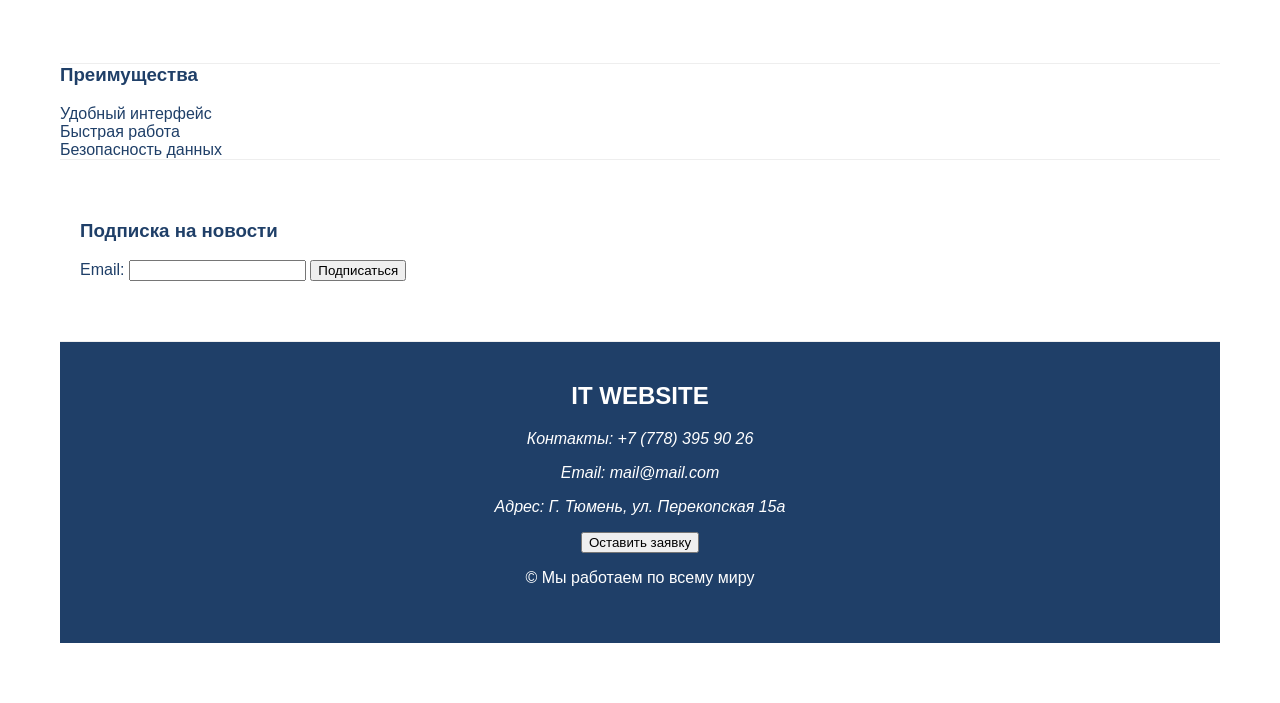
==== commit 6214d429: "Lesson 5: changed" ====
--- a/index.html
+++ b/index.html
@@ -8,22 +8,16 @@
 </head>
 <body>
 
-    <header class="site-header">
+<header class="site-header">
         <div class="logo">IT WEBSITE</div>
+        
+        <div class="burger-menu">☰</div> 
+
         <nav class="main-menu">
             <ul>
-                <li><a href="#">Услуги</a></li>
-                <li><a href="#">Медиа</a></li>
-                <li><a href="#">Кейсы</a></li>
-                <li><a href="#">FAQ</a></li>
-                <li><a href="#">Контакты</a></li>
-            </ul>
+               </ul>
         </nav>
-        <div class="contacts">
-            <a href="tel:+71111111111">+7 (111) 111 11 11</a>
-            <a href="mailto:itcompany@mail.com">itcompany@mail.com</a>
-        </div>
-    </header>
+        </header>
 
     <hr> <main>
 
--- a/src/assets/styles/style.css
+++ b/src/assets/styles/style.css
@@ -1,15 +1,12 @@
 @import "fonts.css";
-* {
-    box-sizing: border-box;
-}
+
+* { box-sizing: border-box; }
 
 body {
     margin: 0;
     font-family: sans-serif;
     color: #1F3F68;
     background-color: #fff;
-
-    /*Footer прижат к низу*/
     display: flex;
     flex-direction: column;
     min-height: 100vh; 
@@ -20,116 +17,109 @@
 h1, h2, h3 { margin-top: 0; }
 button { cursor: pointer; }
 
-/* Main растягивается, толкая футер вниз */
-main {
-    flex: 1; 
-    /*Отступ под фиксированную шапку */
-    padding-top: 80px; 
+main { flex: 1; padding-top: 80px; }
+section { padding: 60px 20px; max-width: 1200px; margin: 0 auto; }
+hr { border: 0; border-top: 1px solid #eee; margin: 0; }
+
+/* HEADER */
+.site-header {
+    position: fixed; top: 0; left: 0; width: 100%; height: 80px;
+    background-color: #fff; box-shadow: 0 4px 20px rgba(0,0,0,0.05); z-index: 1000;
+    display: flex; justify-content: space-between; align-items: center; padding: 0 40px;
 }
+.site-header .logo { font-weight: bold; font-size: 24px; color: #1F3F68; }
+.main-menu ul { display: flex; gap: 30px; }
+.main-menu a:hover { color: #5A98D0; }
+.contacts { display: flex; gap: 20px; font-weight: bold; font-size: 14px; }
 
-/*2. HEADER ФИКСИРОВАННЫЙ */
-.site-header {
-    /*Всегда закреплен */
-    position: fixed;
-    top: 0;
-    left: 0;
-    width: 100%;
-    height: 80px;
-    background-color: #fff;
-    box-shadow: 0 4px 20px rgba(0,0,0,0.05);
-    z-index: 1000;
+/* Бургер-меню */
+.burger-menu { display: none; font-size: 24px; cursor: pointer; }
 
-    display: flex;
-    justify-content: space-between;
-    align-items: center;
-    padding: 0 40px;
-}
-
-.site-header .logo { font-weight: bold; font-size: 24px; color: #1F3F68; }
-
-.main-menu ul {
-    display: flex;
-    gap: 30px;
-}
-.main-menu a:hover { color: #5A98D0; }
-
-.contacts {
-    display: flex;
-    gap: 20px;
-    font-weight: bold;
-    font-size: 14px;
-}
-
-/*3. ПЕРВЫЙ ЭКРАН GRID LAYOUT*/
+/*ПЕРВЫЙ ЭКРАН HERO*/
 .hero-block {
-    max-width: 1200px;
-    margin: 0 auto;
-    padding: 60px 20px;
-    min-height: calc(100vh - 80px); /* На весь экран */
-    
-    /*ТРЕБОВАНИЕ: CSS Grid*/
+    min-height: calc(100vh - 80px);
     display: grid;
-    grid-template-columns: 1fr 1fr; /* Две колонки 50% и 50% */
+    grid-template-columns: 1fr 1fr; /* ПК 2 колонки */
     gap: 40px;
     align-items: center;
 }
-
-/* Элементы левой колонки текс) */
-.hero-block h1 {
-    font-size: 44px;
-    line-height: 1.2;
-    margin-bottom: 20px;
-    grid-column: 1; /* Явно ставим в 1 колонку */
+.hero-block h1 { font-size: 44px; line-height: 1.2; margin-bottom: 20px; grid-column: 1; }
+.hero-block p { opacity: 0.7; margin-bottom: 30px; max-width: 400px; grid-column: 1; }
+.hero-block .hero-form {
+    grid-column: 1; background: #fff; box-shadow: 0 10px 30px rgba(0,0,0,0.1);
+    padding: 30px; border-radius: 10px;
 }
-
-.hero-block p {
-    opacity: 0.7;
-    margin-bottom: 30px;
-    max-width: 400px;
-    grid-column: 1;
-}
-
-.hero-block .hero-form {
-    grid-column: 1;
-    background: #fff;
-    box-shadow: 0 10px 30px rgba(0,0,0,0.1);
-    padding: 30px;
-    border-radius: 10px;
-}
-
-/* Форма внутри первого экрана */
-.hero-form h3 { font-size: 16px; margin-bottom: 15px; }
 .hero-form form { display: flex; flex-direction: column; gap: 15px; }
 .hero-form input { padding: 10px; border: 1px solid #ddd; border-radius: 5px; }
 .hero-form button { 
     background: #5A98D0; color: white; border: none; padding: 15px; border-radius: 5px; 
     font-weight: bold; text-transform: uppercase;
 }
+.hero-block img { grid-column: 2; max-width: 100%; justify-self: center; }
 
-/* Картинки правая колонка*/
-.hero-block img {
-    grid-column: 2; /* Ставим во 2 колонку */
-    max-width: 100%;
-    justify-self: center;
+/*ВТОРОЙ ЭКРАН CYCLE*/
+.development-cycle-block {
+    display: grid;
+    grid-template-columns: 1fr 1fr; /* ПК 2 колонки */
+    gap: 40px; align-items: start;
+}
+.tech-list h3 { font-size: 18px; margin-bottom: 10px; }
+.tech-list p { margin-bottom: 20px; font-size: 14px; line-height: 1.6; }
+.development-cycle-block ul li { padding: 10px 0; border-bottom: 1px solid #eee; font-weight: bold; }
+
+
+/*FOOTER*/
+.site-footer {
+    background-color: #1F3F68; color: #fff; padding: 40px 20px; text-align: center; margin-top: auto;
+}
+.site-footer .footer-logo { font-size: 24px; font-weight: bold; margin-bottom: 20px; }
+
+
+/*  АДАПТИВНОСТЬ MEDIA QUERIES */
+
+/* 1. TABLET Планшеты < 900px */
+@media (max-width: 900px) {
+    .main-menu, .contacts { display: none; } /* Прячем ссылки и телефоны */
+    .burger-menu { display: block; } /* Показываем иконку меню */
+    .site-header { padding: 0 20px; } /* Уменьшаем отступы */
+
+    /* Hero 1 колонка картинка снизу */
+    .hero-block {
+        grid-template-columns: 1fr; /* Одна колонка */
+        text-align: center;
+        gap: 30px;
+        padding-top: 40px;
+        height: auto; /* Убираем фикс высоту */
+    }
+    
+    .hero-block h1, .hero-block p, .hero-block .hero-form { 
+        grid-column: 1; /* Всё в одну колонку */
+        justify-self: center; /* По центру */
+    }
+    .hero-block h1 { font-size: 32px; }
+    .hero-block p { margin: 0 auto 30px auto; }
+    
+    .hero-block img {
+        grid-column: 1; /* Картинка тоже в 1 колонку */
+        order: -1; 
+        width: 60%;
+    }
+
+    /* Второй экран 1 колонка */
+    .development-cycle-block {
+        grid-template-columns: 1fr;
+    }
 }
 
-/* 4. ОСТАЛЬНЫЕ БЛОКИ */
-section {
-    padding: 60px 20px;
-    max-width: 1200px;
-    margin: 0 auto;
-}
-
-hr {
-    border: 0;
-    border-top: 1px solid #eee;
-    margin: 0;
-}
-
-/*5. FOOTER ПРИЖАТЫЙ*/
-.site-footer {
-    background-color: #333;
-    color: #fff;
-    padding: 40px 20px;
-    text-align: center;
+/* 2. MOBILE (Телефоны < 480px) */
+@media (max-width: 480px) {
+    .hero-block { padding: 30px 15px; }
+    .hero-block h1 { font-size: 26px; }
+    .hero-block img { width: 80%; }
+    
+    /* Форма на весь экран */
+    .hero-block .hero-form { width: 100%; box-shadow: none; border: 1px solid #eee; }
+    
+    /* Footer элементы друг под другом */
+    .site-footer { padding: 30px 15px; }
 }
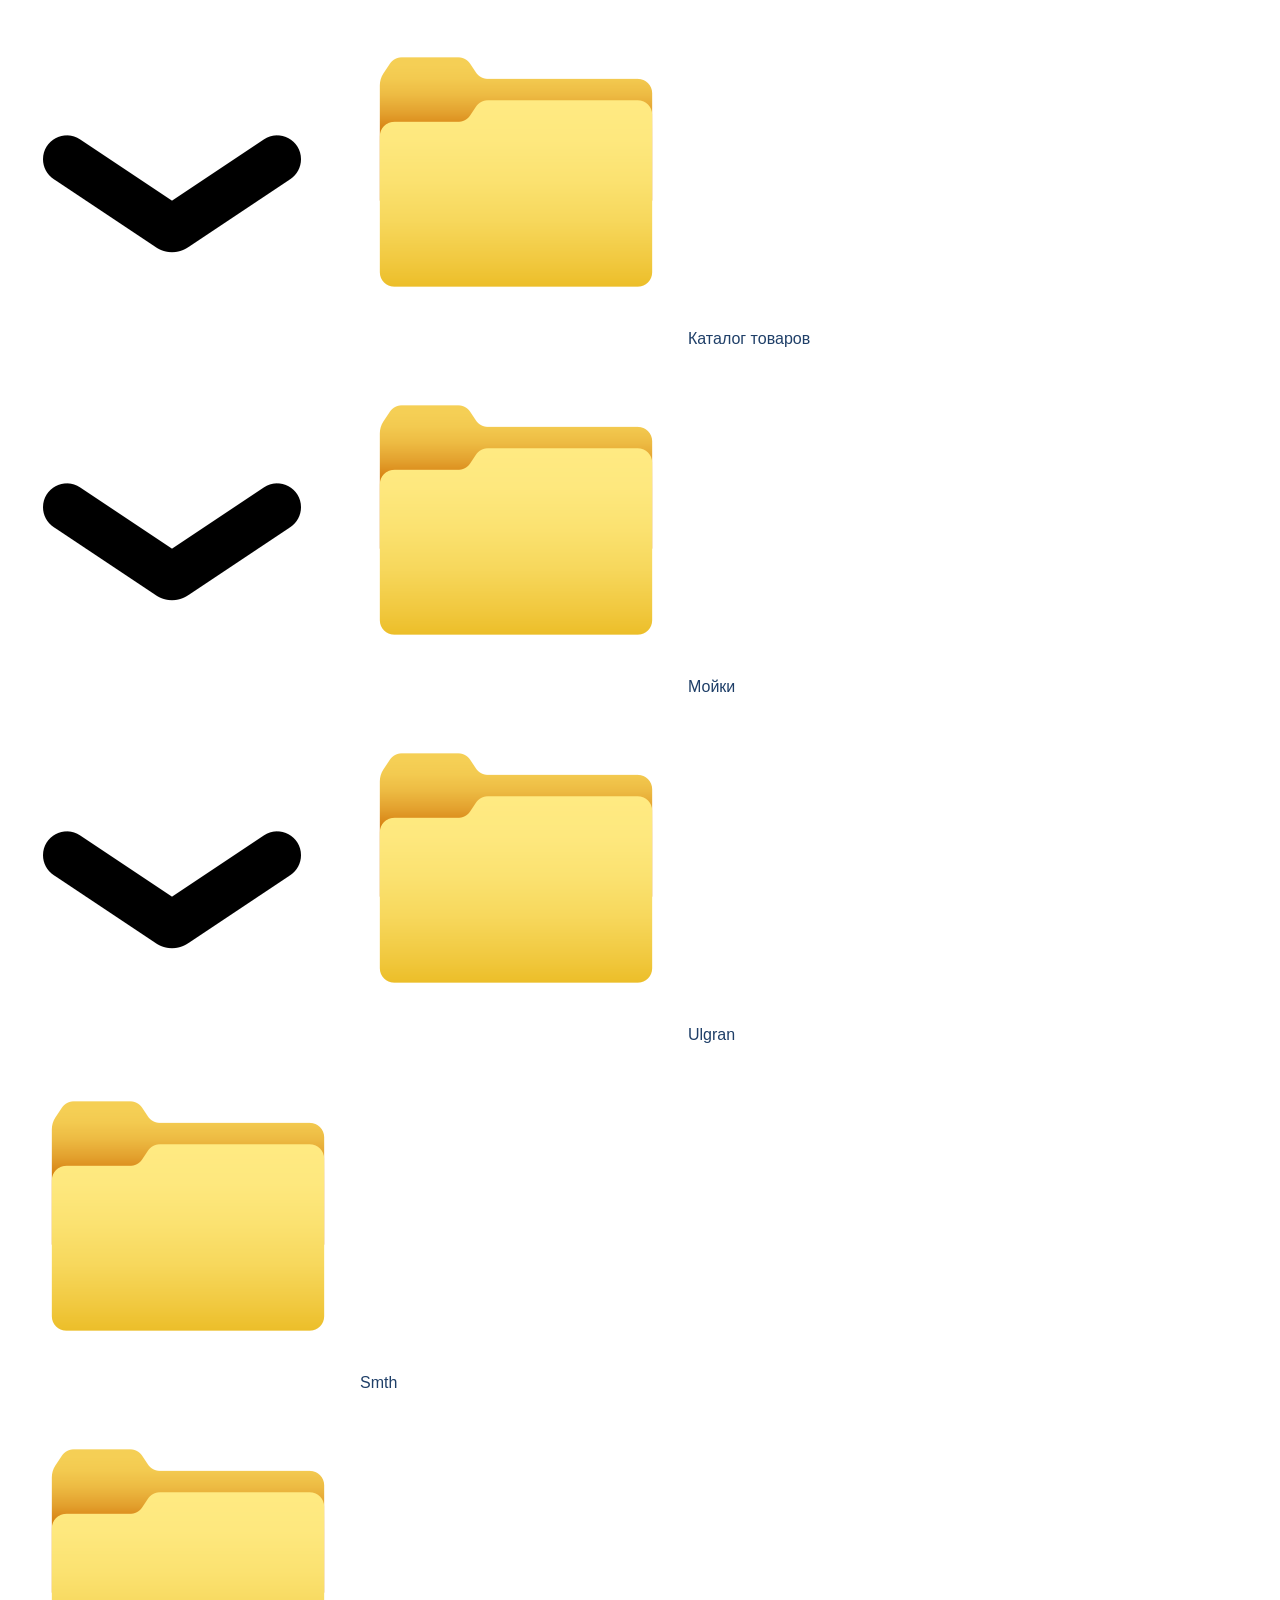
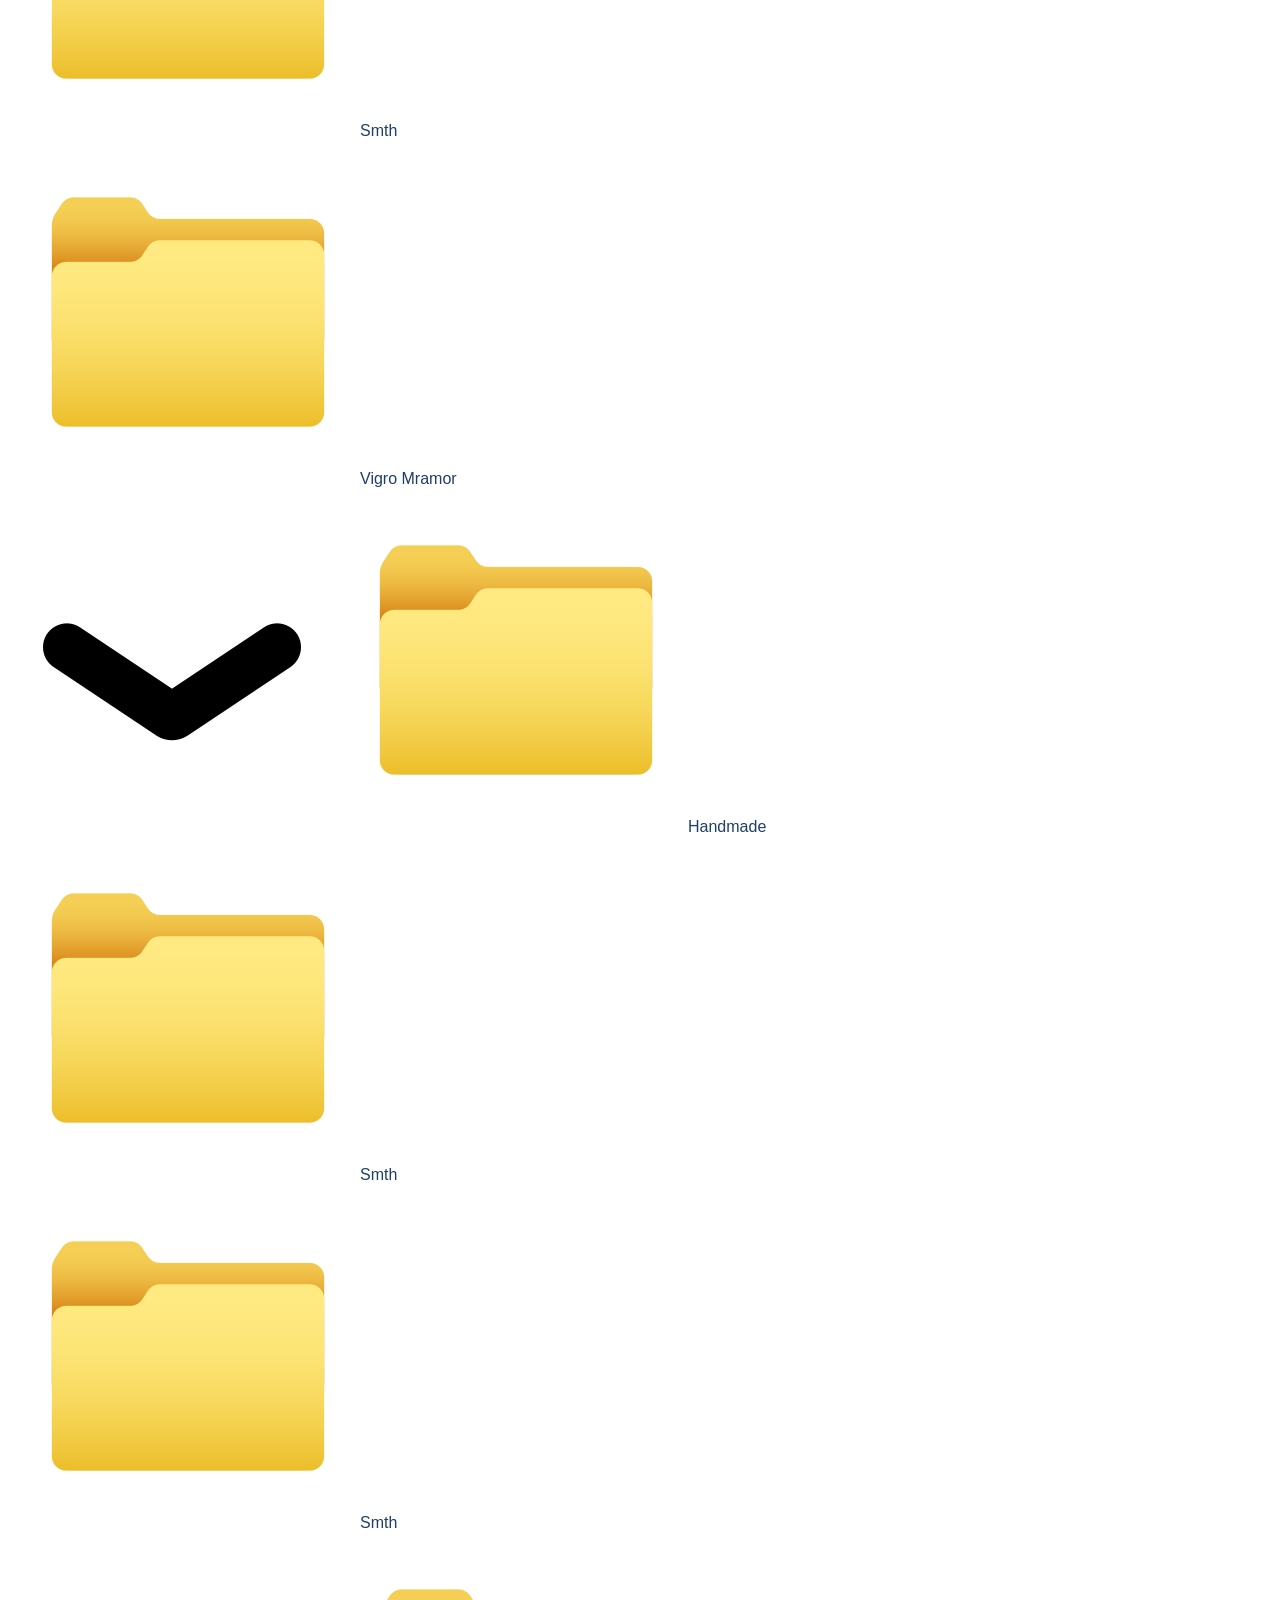
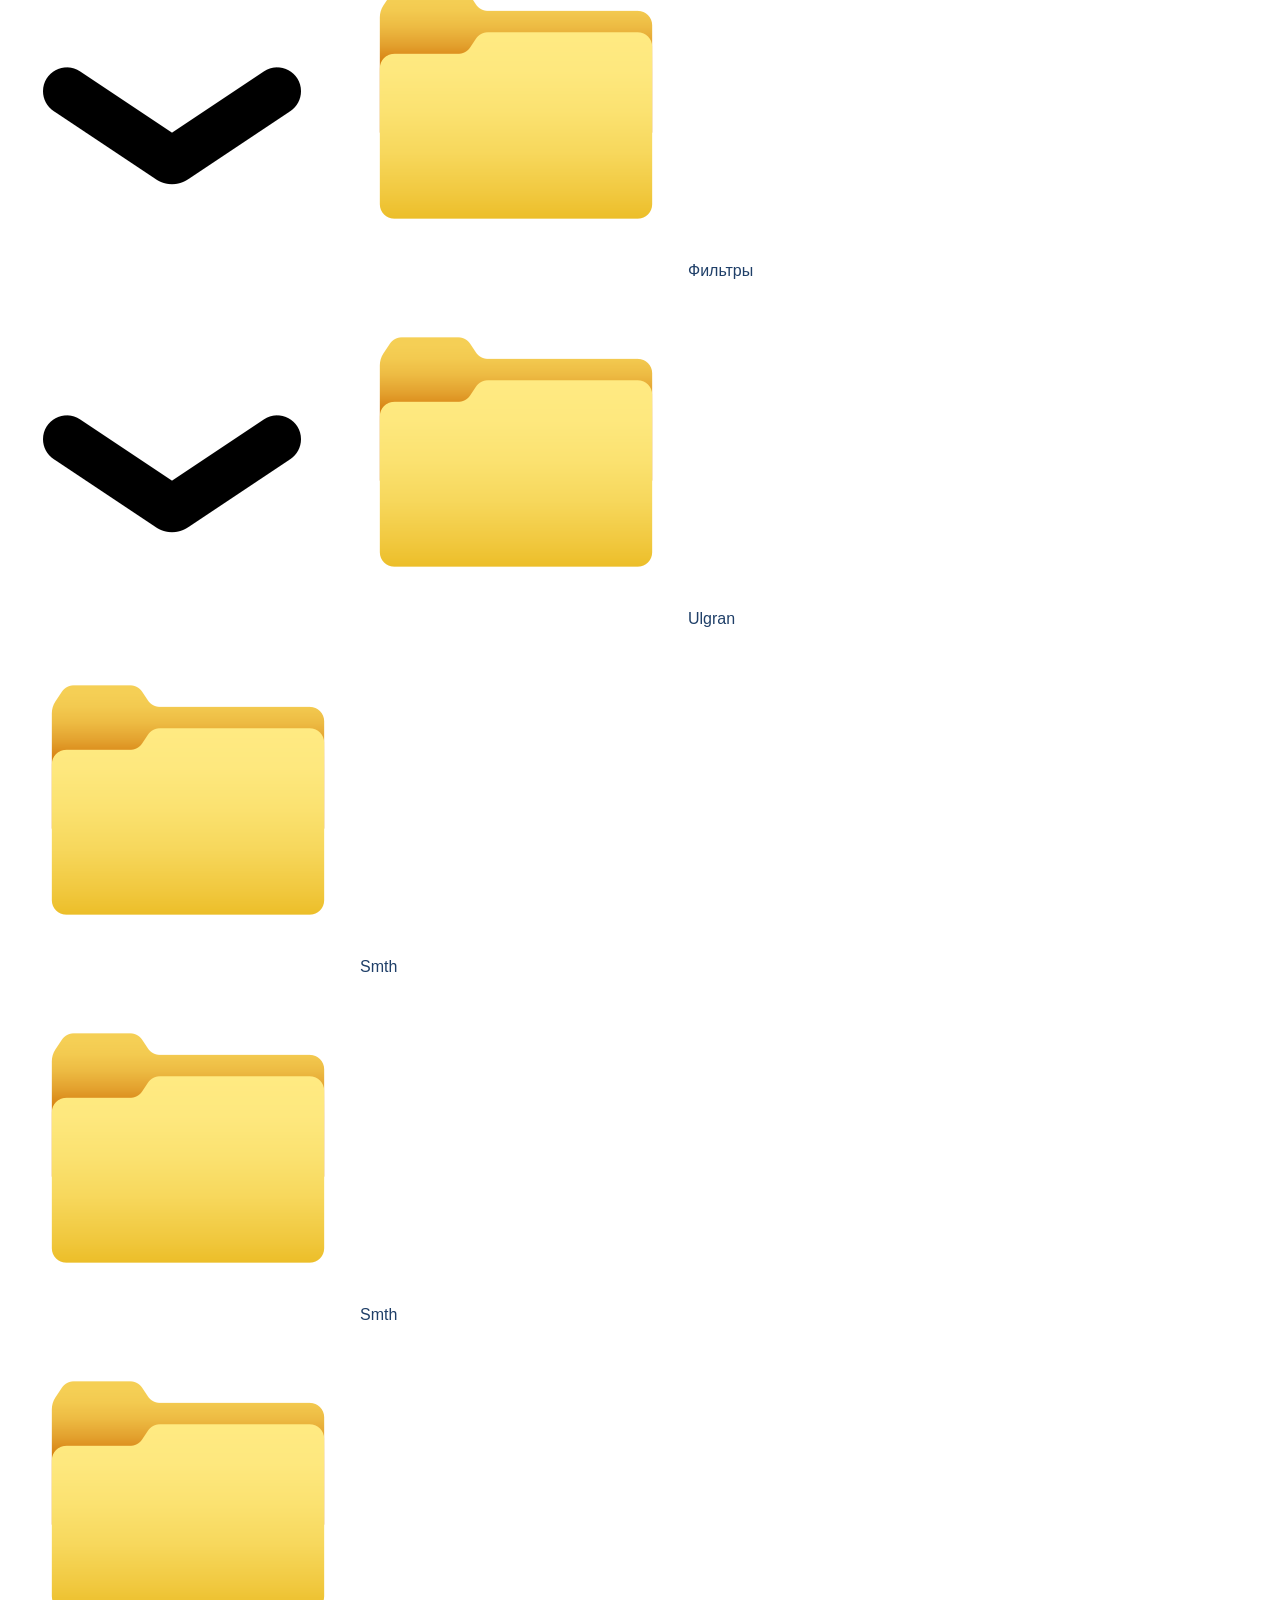
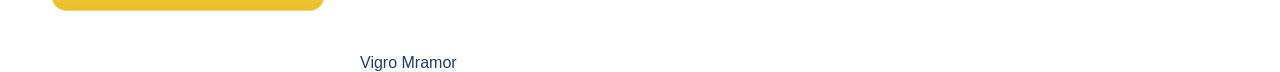
==== commit 33fa4705: "Lesson 9: Recursive Tree Menu with Event Delegation" ====
--- a/index.html
+++ b/index.html
@@ -3,147 +3,13 @@
 <head>
     <meta charset="UTF-8">
     <meta name="viewport" content="width=device-width, initial-scale=1.0">
-    <title>IT Website - Структура (Лаба 3)</title>
+    <title>Lab 9 - Catalog</title>
     <link rel="stylesheet" href="src/assets/styles/style.css">
 </head>
 <body>
 
-<header class="site-header">
-        <div class="logo">IT WEBSITE</div>
-        
-        <div class="burger-menu">☰</div> 
+    <div id="list-items"></div>
 
-        <nav class="main-menu">
-            <ul>
-               </ul>
-        </nav>
-        </header>
-
-    <hr> <main>
-
-        <section class="hero-block">
-            <h1>Разработка мобильных приложений и веб-сервисов любой сложности</h1>
-            <p>Мы создаем мобильные приложения для iOS и Android, которые переносят ваш бизнес в смартфоны ваших клиентов</p>
-            
-            <div class="hero-form">
-                <h3>Оставьте свои контакты, и мы перезвоним вам в течение 30 минут</h3>
-                <form action="#">
-                    <label>Номер телефона: <input type="tel" placeholder="+7 (111) 111-11-11"></label>
-                    <label>Ваше имя: <input type="text" placeholder="Иван Иванов"></label>
-                    <button type="submit">Получить консультацию</button>
-                </form>
-            </div>
-            
-            <img src="src/assets/img/column-right.webp" alt="Скриншот приложения 1" width="100">
-            <img src="src/assets/img/column-left.webp" alt="Скриншот приложения 2" width="100">
-        </section>
-
-        <hr>
-
-        <section class="development-cycle-block">
-            <h2>Полный цикл разработки</h2>
-            <p>Мы используем проверенные технологии</p>
-            
-            <article class="tech-list">
-                <h3>Веб</h3>
-                <p>PHP / Javascript / Node.JS / Web Socket / Vue.js / Laravel</p>
-            </article>
-            <article class="tech-list">
-                <h3>Мобильная разработка</h3>
-                <p>Swift / Kotlin / Alamofire / Firebase / CoreData / Room</p>
-            </article>
-            
-            <ul>
-                <li>iOS разработка</li>
-                <li>Android разработка</li>
-                <li>Web разработка</li>
-                <li>UI/UX дизайн</li>
-                <li>Тестирование</li>
-                <li>Запуск</li>
-                <li>IT консалтинг</li>
-            </ul>
-        </section>
-
-        <hr>
-
-        <section class="industries-block">
-            <h2>Разработали более 100 проектов в 15 отраслях</h2>
-            <ul>
-                <li>Социальные сети</li>
-                <li>Образование</li>
-                <li>Фитнес и спорт</li>
-                <li>Банки</li>
-                <li>Авто, транспорт</li>
-                <li>Медицина, здоровье</li>
-                <li>Строительство</li>
-                <li>Рестораны, доставка еды</li>
-                <li>Игровые проекты</li>
-                <li>Маркетплейсы</li>
-                <li>AR технологии</li>
-                <li>Стартапы</li>
-                <li>Сериалы / ТВ</li>
-                <li>Религия</li>
-                <li>Онлайн курсы</li>
-            </ul>
-        </section>
-
-        <hr>
-
-        <section class="projects-block">
-            <h2>Проекты, которыми мы гордимся</h2>
-            <p>Наша компания по разработке ПО по-настоящему гордится замечательными клиентами, с которыми мы работали.</p>
-            
-            <nav class="projects-nav">
-                <ul>
-                    <li>Проект 1</li>
-                    <li>Проект 2</li>
-                    <li>Проект 3</li>
-                    <li>Проект 4</li>
-                </ul>
-            </nav>
-
-    <hr>
-
-    <main>
-        <section class="intro-block">
-            <h2>О нашем приложении</h2>
-            <p>Это приложение помогает решать повседневные задачи быстро и эффективно.</p>
-        </section>
-
-        <hr>
-
-        <article class="features-block">
-            <h3>Преимущества</h3>
-            <ul>
-                <li>Удобный интерфейс</li>
-                <li>Быстрая работа</li>
-                <li>Безопасность данных</li>
-            </ul>
-        </article>
-
-        <hr>
-
-        <section class="subscription-block">
-            <h3>Подписка на новости</h3>
-            <form action="#">
-                <label>Email: <input type="email" class="input-field"></label>
-                <button type="submit">Подписаться</button>
-            </form>
-        </section>
-    </main>
-
-    <hr>
-
-    <footer class="site-footer">
-        <div class="footer-logo">IT WEBSITE</div>
-        <address>
-            <p>Контакты: +7 (778) 395 90 26</p>
-            <p>Email: mail@mail.com</p>
-            <p>Адрес: Г. Тюмень, ул. Перекопская 15а</p>
-        </address>
-        <button>Оставить заявку</button>
-        <p>&copy; Мы работаем по всему миру</p>
-    </footer>
-
+    <script src="index.js"></script>
 </body>
 </html>
